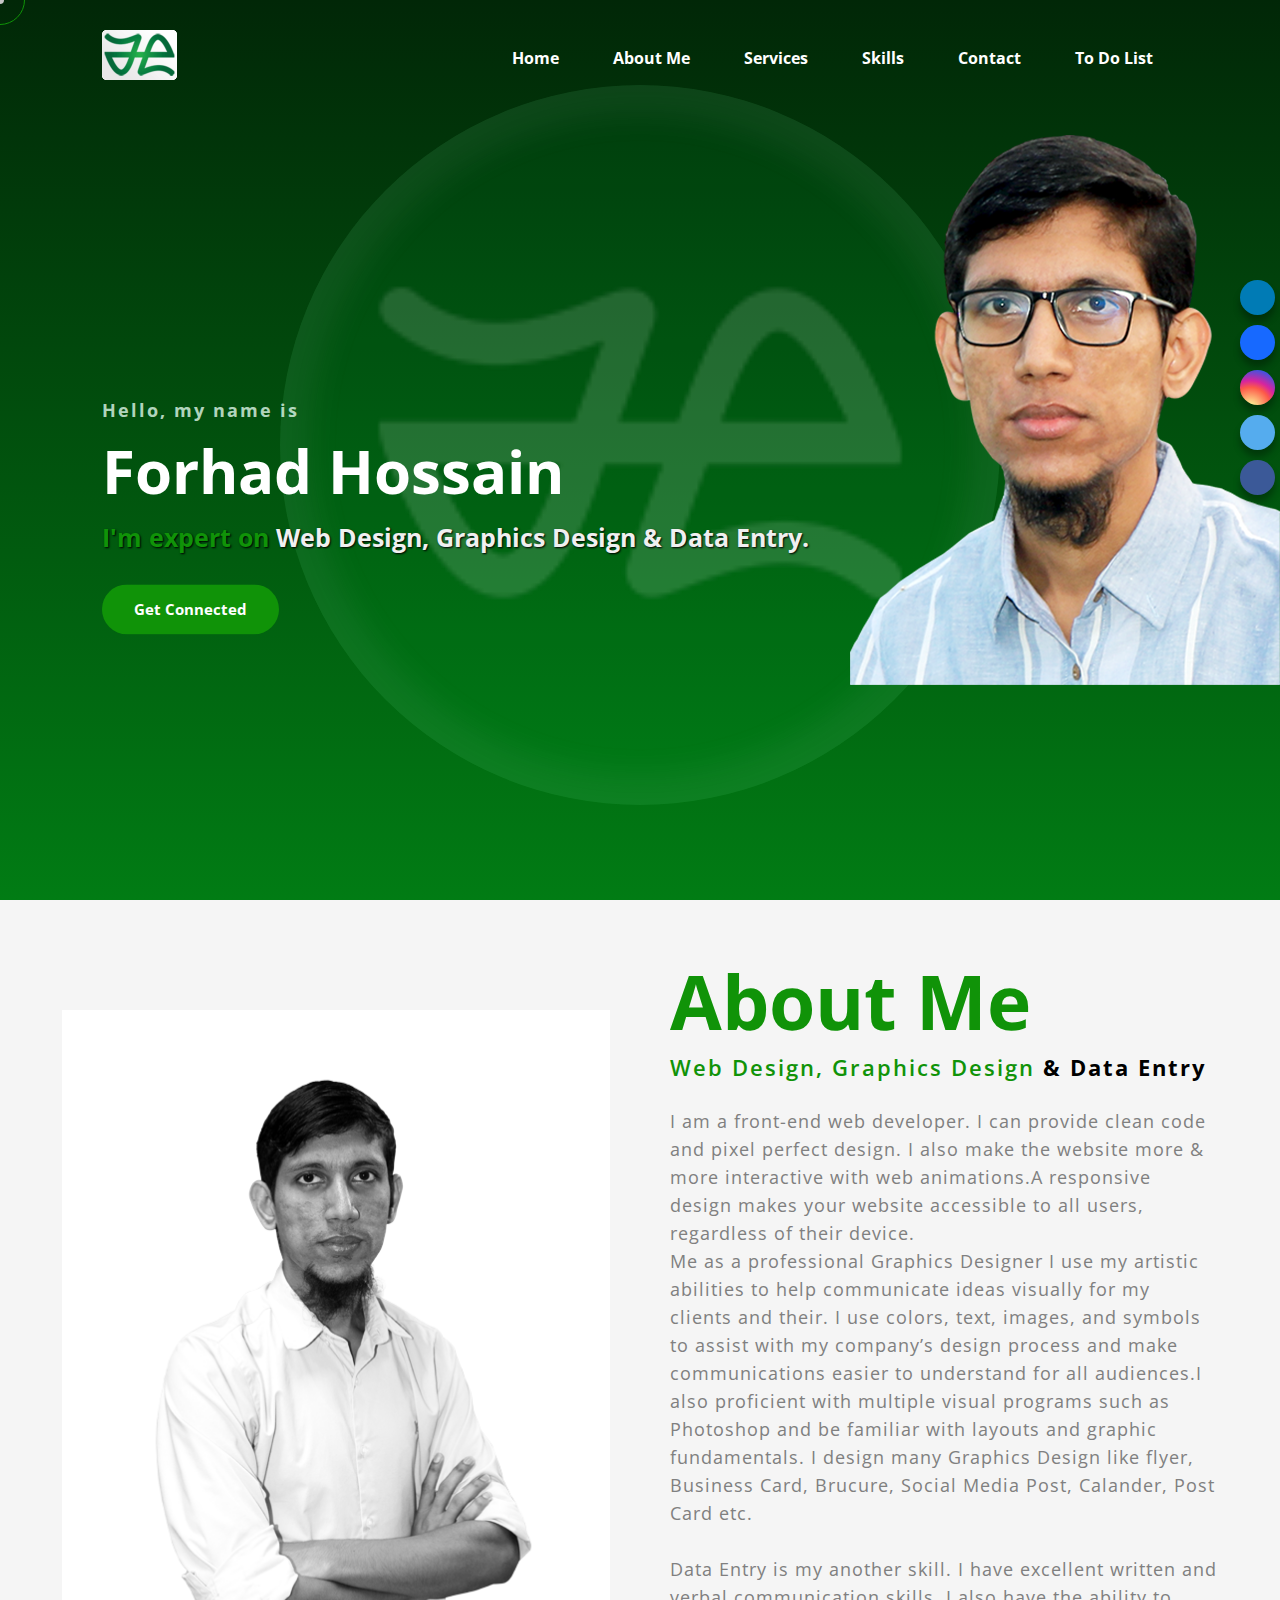
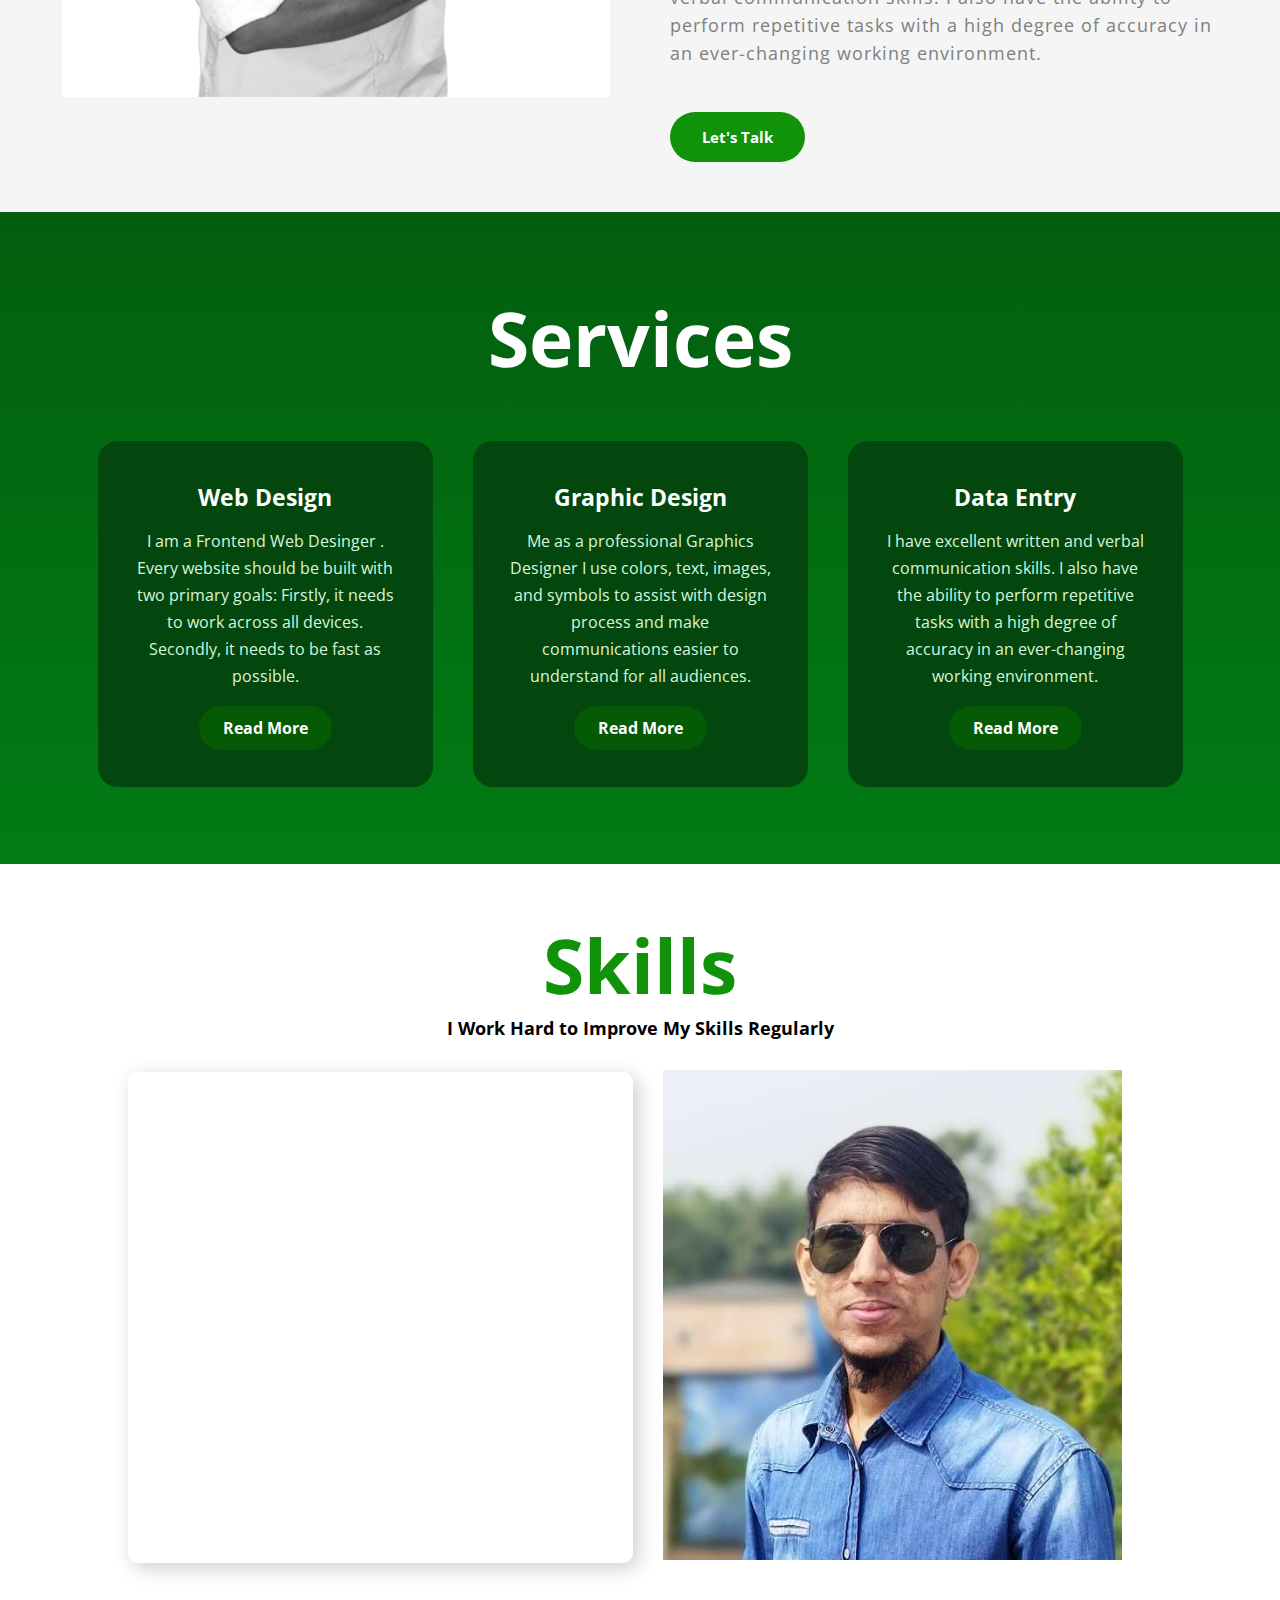
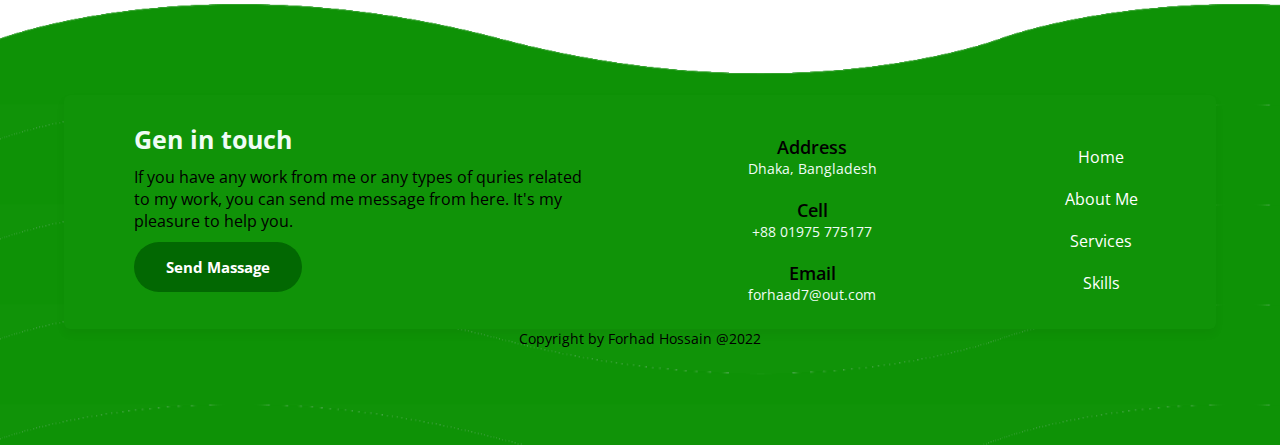
==== index.html @ 406b5e95 "last eit" ====
<!DOCTYPE html>
<html>
<head>
	<meta name="viewport" charset="UTF-8" content="width=device-width,initial-scale=1"/>
	
	<title>Forhad Hossain</title>
	<link rel="icon" type="image/x-icon" href="img/thamnail.ico">

<!-- CSS file link --------------------------------->
	<link rel="stylesheet" type="text/css" href="css/style.css">
	<link rel="stylesheet" href="css/responsive.css">


<!-- Google font --------------------------------->
	<link rel="preconnect" href="https://fonts.googleapis.com">
	<link rel="preconnect" href="https://fonts.gstatic.com" crossorigin>
	<link href="https://fonts.googleapis.com/css2?family=Open+Sans:ital,wght@0,300;0,400;0,600;0,700;0,800;1,600;1,700&family=Oswald:wght@200;300;400;700&display=swap" rel="stylesheet">

<!-- Font Awsome CDN --------------------------------->
 	 <link rel="stylesheet" href="https://cdnjs.cloudflare.com/ajax/libs/font-awesome/5.15.3/css/all.min.css" integrity="sha512-iBBXm8fW90+nuLcSKlbmrPcLa0OT92xO1BIsZ+ywDWZCvqsWgccV3gFoRBv0z+8dLJgyAHIhR35VZc2oM/gI1w==" crossorigin="anonymous" referrerpolicy="no-referrer" />

</head>
<body onload="myFounction()">
<!----Preloader Section start---->
<div id="loading">
	<figure>
		<div></div><div></div>
		<div></div><div></div>
		<div></div><div></div>
		<div></div><div></div>
	  </figure>
</div>

<!----hero Section start---->

	<div id="home" class="hero">
		<nav>
			<div class="logo">
				<a href="#home">
					<img src="img/logo-gif.gif" alt="Logo">
				</a>
			</div>
			<div>
				<ul>
					<li><a href="#home">Home</a></li>
					<li><a href="#aboutme">About Me</a></li>
					<li><a href="#Services">Services</a></li>
					<li><a href="#skills">Skills</a></li>
					<li><a href="#contactus">Contact</a></li>
					<li><a target="_blank" href="/Todolist.html">To Do List</a></li>
				</ul>
			</div>
		</nav>

		<div class="social0">
			<a class="tooltip" target="_blank" href="https://bd.linkedin.com/in/forhaad7"><span class="tooltiptext">Linkedin</span><i class="fab fa-linkedin-in"></i></a>

			<a class="tooltip" target="_blank" href="https://www.behance.net/forhaad7"><span class="tooltiptext">Behance</span><i class="fab fa-behance"></i></a>

			<a class="tooltip" target="_blank" href="https://www.instagram.com/forhaad7/"><span class="tooltiptext">Instagram</span><i class="fab fa-instagram"></i></a>

			<a class="tooltip" target="_blank" href="https://twitter.com/forhaad7"><span class="tooltiptext">Twitter</span><i class="fab fa-twitter"></i></a>

			<a class="tooltip" target="_blank" href="https://www.facebook.com/forhaad7/"><span class="tooltiptext">Facebook</span><i class="fab fa-facebook-f"></i></a>
		</div>

		<div class="myimgage">
					<img src="img/background1.png" alt="">
		</div>
		
		<div class="content">
			<div class="content_detail">
				<h4>Hello, my name is</h4>
				<h1>Forhad Hossain</h1>
				<h3><span>I'm expert on </span> Web Design, Graphics Design & Data Entry. </h3>
				<a href="#contactus"><button type="button">Get Connected</button></a>
			</div>
		</div>

		
<!-- bubool efect------------ -->
		<div class="wrapper">
			<div class="name_container">
				<img src="/img/logo.png" alt="">
			</div>
		</div>

	</div>

	<!----About section start---->
	<section  class="about">
		<div id="aboutme" class="main">
			<div class="photo">
				<img src="img/main-img.png">
			</div>
			<div class="about-text">
				<h2>About Me</h2>
				<h5><span>Web Design, Graphics Design</span> & Data Entry</h5>
				<p>I am a front-end web developer. I can provide clean code and pixel perfect design. I also make the website more & more interactive with web animations.A responsive design makes your website accessible to all users, regardless of their device. <br> Me as a professional Graphics Designer I use my artistic abilities to help communicate ideas visually for my clients and their. I use colors, text, images, and symbols to assist with my company’s design process and make communications easier to understand for all audiences.I also proficient with multiple visual programs such as Photoshop and be familiar with layouts and graphic fundamentals. I design many Graphics Design like flyer, Business Card, Brucure, Social Media Post, Calander, Post Card etc. <br> <br> Data Entry is my another skill. I have excellent written and verbal communication skills. I also have the ability to perform repetitive tasks with a high degree of accuracy in an ever-changing working environment. </p>
				<a href="#contactus"><button type="button">Let's Talk</button></a>
			</div>
		</div>
	</section>

	<!-----service section start----------->
	<div id="Services" class="service">
		<div class="title">
			<h2>Services</h2>
		</div>

		<div class="box">
			<div class="card">
				<i class="fa fa-code"></i>
				<h5>Web Design</h5>
				<div class="pra">
					<p>I am a Frontend Web Desinger . Every website should be built with two primary goals: Firstly, it needs to work across all devices. Secondly, it needs to be fast as possible. </p>

					<p style="text-align: center;">
						<a class="button" href="#">Read More</a>
					</p>
				</div>
			</div>

			<div class="card">
				<i class="fa fa-pen-nib"></i>
				<h5>Graphic Design</h5>
				<div class="pra">
					<p>Me as a professional Graphics Designer I use colors, text, images, and symbols to assist with design process and make communications easier to understand for all audiences.</p>

					<p style="text-align: center;">
						<a class="button" href="#">Read More</a>
					</p>
				</div>
			</div>

			<div class="card">
				<i class="fa fa-desktop"></i>
				<h5>Data Entry</h5>
				<div class="pra">
					<p>I have excellent written and verbal communication skills. I also have the ability to perform repetitive tasks with a high degree of accuracy in an ever-changing working environment.</p>

					<p style="text-align: center;">
						<a class="button" href="#">Read More</a>
					</p>
				</div>
			</div>
		</div>
	</div>

	<!----Slill section start---->
	<div id="skills" class="skillmy">
			<h2>Skills</h2>
			<h3>I Work Hard to Improve My Skills Regularly</h3>
		<div class="skill_main">
			<div class="Skill-text">
				<div class="skill-bars">
					<div class="bar">
						<div class="info">
							<span>HTML</span>
						</div>
						<div class="progress-line html">
							<span></span>
						</div>
					</div>
					<div class="bar">
						<div class="info">
							<span>CSS</span>
						</div>
						<div class="progress-line css">
							<span></span>
						</div>
					</div>
					<div class="bar">
						<div class="info">
							<span>JS</span>
						</div>
						<div class="progress-line JS">
							<span></span>
						</div>
					</div>
					<div class="bar">
						<div class="info">
							<span>Adobe Photoshop</span>
						</div>
						<div class="progress-line Photoshop">
							<span></span>
						</div>
					</div>
					<div class="bar">
						<div class="info">
							<span>Adobe Illustrator</span>
						</div>
						<div class="progress-line Illustrator">
							<span></span>
						</div>
					</div>

					<div class="bar">
						<div class="info">
							<span>MS Office</span>
						</div>
						<div class="progress-line Office">
							<span></span>
						</div>
					</div>

					<div class="bar">
						<div class="info">
							<span>MS Excel</span>
						</div>
						<div class="progress-line Excel">
							<span></span>
						</div>
					</div>
				</div>
			</div>
			<figure class=""><img class="" src="img/main-img2.png"></figure>
			<div></div>
		</div>
	</div>
		 
	<!------footer start--------->
	
	<footer >
		<!------Contact Me------>
			<div id="contactus">
				<div class="contact">
					<div class="right-side">
						<div class="topic-text">Gen in touch</div>
						<p>If you have any work from me or any types of quries related to my work, you can send me message from
							here. It's my pleasure to help you.</p>
						<div class="button11">
							<a href=""><button>Send Massage</button></a>
						</div>
					</div>

					<div class="left-side">
						<div class="leftsidenew">
							<div class="address details">
								<i class="fas fa-map-marker-alt"></i>
								<div class="topic">Address</div>
								<div class="text-one">Dhaka, Bangladesh</div>
							</div>
							<div class="phone details">
								<i class="fas fa-phone-alt"></i>
								<div class="topic">Cell</div>
								<div class="text-one">+88 01975 775177</div>
							</div>
							<div class="email details">
								<i class="fas fa-envelope"></i>
								<div class="topic">Email</div>
								<div class="text-one">forhaad7@out.com</div>
							</div>
						</div>
					</div>

					<div class="manudown">
						<ul>
							<li><a href="#home">Home</a></li>
							<li><a href="#aboutme">About Me</a></li>
							<li><a href="#Services">Services</a></li>
							<li><a href="#skills">Skills</a></li>
						</ul>
					</div>
				</div>
				<div class="copy_right">
					<h5>Copyright by Forhad Hossain @2022</h5>
				</div>
			</div>

	<!----Animated Wave start------>
			<div class="wavebackgroud">
			<div class="waves">
				<div class="wave" id="wave1"></div>
				<div class="wave" id="wave2"></div>
				<div class="wave" id="wave3"></div>
				<div class="wave" id="wave4"></div>
				<div class="wave" id="wave5"></div>
			</div>
			</div>

		<button onclick="topFunction()" id="myBtn" title="Go to top"><img src="img/top.png" alt=""> </i></button>
	</footer>

	<!----Animated Wave end------>
	<div class="cursor"></div>
	<div class="cursor2"></div>











	<!----Link JS file------>
	<script src="/JS/script.js"></script>
	<!-- <script src="JS/first.js"></script> -->

	<script>
		var preloader = document.getElementById('loading');
		function myFounction(){
			preloader.style.display = 'none'; 
		}
	</script>
</body>
</html>
---- css/style.css ----
:root {
	--green: #109308;
	--greenlight: #07fa1b;
}

*{
	padding: 0;
	margin: 0;
	font-family: 'Open Sans', sans-serif;
	box-sizing: border-box;
	scroll-behavior: smooth;
	}
/* ----- loading efect ------------------- */

#loading{
	position: fixed;
	width: 100%;
	height: 100vh;
	background-color: #f0f0f0;
	z-index: 99999;
	opacity: 1;
}

#loading figure{margin:0;transform:translate(-50%,-50%) rotate(0deg) scale(1.4,1.4);position:absolute;left:50%;top:50%;border-radius:150px;box-sizing:border-box;animation:rotation 20s infinite linear;}

#loading figure div:after{content:"";width:20px;height:20px;border:1px solid var(--green);box-sizing:border-box;position:absolute;left:20px;top:20px;animation:shuffle 2s infinite;}

#loading figure div:nth-child(1){transform:rotate(0deg)}
#loading figure div:nth-child(1):after{animation-delay:-0.5s;}
#loading figure div:nth-child(2){transform:rotate(45deg)}
#loading figure div:nth-child(2):after{animation-delay:-1s;}
#loading figure div:nth-child(3){transform:rotate(90deg)}
#loading figure div:nth-child(3):after{animation-delay:-1.5s;}
#loading figure div:nth-child(4){transform:rotate(135deg)}
#loading figure div:nth-child(4):after{animation-delay:-2s;}
#loading figure div:nth-child(5){transform:rotate(180deg)}
#loading figure div:nth-child(5):after{animation-delay:-2.5s;}
#loading figure div:nth-child(6){transform:rotate(225deg)}
#loading figure div:nth-child(6):after{animation-delay:-3s;}
#loading figure div:nth-child(7){transform:rotate(270deg)}
#loading figure div:nth-child(7):after{animation-delay:-3.5s;}
#loading figure div:nth-child(8){transform:rotate(315deg)}
#loading figure div:nth-child(8):after{animation-delay:-4;}

@keyframes rotation{
  100%{transform:translate(-50%,-50%) rotate(-360deg) scale(1.4,1.4);}
}
@keyframes shuffle{
  50%{transform:scale(0.4,0.4) rotate(-90deg);border-radius:50%;}
}
/* ----- Loading efect ------------------- */


/* ----- babul efect ------------------- */
.wrapper {
      display: inline-block;
      width: 100%;
      height: 100%;
    -webkit-filter: blur(0px);
    filter: blur(0px);
      overflow: hidden;
      z-index: 1;
  }

  .circle_container {
      position: absolute;
      top: 40%;
      left: 50%;
      height: 10px;
      transform-origin: left center;
  }

  .circle {
      position: absolute;
      border-radius: 100%;
      background: rgba(255, 255, 255, 0.3);
      left: 0;
      opacity: 0;
      animation: move 20s infinite;
  }
  @keyframes move {
      0% {
          transform: translateX(0px);
          opacity: 0;
      }

      1% {
          opacity: 1;
      }

      50% {
          opacity: 0.5;
      }

      100% {
          transform: translateX(70vmin);
          opacity: 0;
      }
  }

  .wrapper .name_container {
      position: absolute;
      left: 50%;
      top: 40%;
      transform: translate(-50%, -50%);
      width: 80vmin;
      height: 80vmin;
      background: rgba(11, 248, 82, 0.1);
      border-radius: 100%;
      box-shadow: inset 0px 0px 30px 30px rgba(200, 200, 200, 0.1);
      display: flex;
      justify-content: center;
      align-items: center;
      opacity: .7;
      
  }

  .wrapper .name_container img{
    height: 50%;
    opacity: .2;
  }

/* Hero start ---------------------------------------------------------------  */

.hero{
	height: 100vh;
	width: 100%;
	background-image: linear-gradient( rgb(1, 39, 7), rgb(1, 124, 20));
	background-size: cover;
	background-position: center;
	position: relative;
}

.myimgage{
	position: absolute;
	right: 0;
	bottom: 0px;
	z-index: 1;
	animation: sideinn 2s ease-in-out;
	height: 85vh;
	overflow: hidden;
}

.myimgage img {
	overflow: hidden;
}


@keyframes sideinn {
	0% {
		opacity: 0;
		transform: translateX(150px);
	}

	100% {
		opacity: 1;
		transform: translateX(0);
	}
}

nav{
	display: flex;
	align-items: center;
	justify-content: space-between;
	padding-top: 30px;
	padding-left: 8%;
	padding-right: 8%;
}

span{
	color: var(--green);
	font-weight: 600;
}
.logo a img{
	height: 50px;

}
.logo:hover {
	transform: scale(1.2);
	transition: .5s;
}

nav ul li{
	list-style-type: none;
	display: inline-block;
	padding: 10px  25px;
}
nav ul li a{
	color: rgb(255, 255, 255);
	text-decoration: none;
	font-weight: bold;
	text-transform: capitalize;
	position: relative;
}
nav ul li a:before,
nav ul li a:after{
	content: "";
	position: absolute;
	height: 3px;
	width: 0;
	background-image: linear-gradient(to right, green , rgb(11, 160, 68));
	transition: .5s;
}

nav ul li a:after{
	left: 0;
	bottom: -10px;
}

nav ul li a:before{
	right: 0;
	top: -10px;
}

nav ul li a:hover{
	color: rgb(255, 255, 255);
	transition: .4s;
}
nav ul li a:hover:before,
nav ul li a:hover:after{
	width: 100%;
}


.social0 {
	position: fixed;
	right: 0;
	top: 30%;
	z-index: 1100;
	animation: slidein 4s;
}

@keyframes slidein {
	from {
		margin-right: -100%;
		width: 100%;
	}

	to {
		margin-right: -3px;
		width: 50px;
	}
}
.social0 a {
	width: 35px;
	height: 35px;
	display: flex;
	align-items: center;
	justify-content: center;
	background: #007bb5;
	border-radius: 50%;
	margin: 10px 5px;
	color: white;
	text-decoration: none;
	font-size: 16px;
	box-shadow: 0 7px 7px rgba(0, 0, 0, 0.3);
}

.tooltip .tooltiptext {
	visibility: hidden;
	font-size: 13px;
	background-color: #fff;
	color: black;
	text-align: center;
	padding: 5px 7px;
	border-radius: 6px;
	right: 40px;
	box-shadow: 0 7px 7px rgba(0, 0, 0, 0.2);

	/* Position the tooltip text - see examples below! */
	position: absolute;
	z-index: 999;
}

/* Show the tooltip text when you mouse over the tooltip container */
.tooltip:hover .tooltiptext {
	visibility: visible;
}
.social0 a:nth-child(2) {
	background: #1769ff;
}

.social0 a:nth-child(3){
	background: radial-gradient(circle at 30% 107%, #fdf497 0%, #fdf497 5%, #fd5949 45%, #d6249f 60%, #285AEB 90%);
}

.social0 a:nth-child(4) {
	background: #55ACEE;
}

.social0 a:nth-child(5) {
	background: #3B5998;
}
.social0 a:hover {
	transform: scale(1.1);
	transition: .1s;
}

.content{
	position: absolute;
	top: 60%;
	left:8%;
	transform: translateY(-60%);
	z-index: 5;
}
.content_detail{
	animation: fadeinup 1s ease-in-out;
}

.content span{
	font-weight: bold;
}

h4{
	color: rgba(227, 250, 237, 0.8);
	letter-spacing: 2px;
	font-size: 18px;
}
h1 {
	color: white;
	margin: 8px 0px 8px;
	font-size: 60px;
}
.content h3 {
	font-size: 25px;
	color: #f0f0f0;
	margin-bottom: 30px;
	text-shadow: 1px 1px 2px rgba(0, 0, 0, 1);
}
 /* content part animation  */
@keyframes fadeinup{
	0%{
		opacity: 0;
		transform: translateY(150px);
	}

	100%{
		opacity: 1;
		transform: translateY(0);
	}
}

/* About start ---------------------------------------------------------------  */
.about{
	width: 100%;
	padding: 50px 0px;
	background-color: whitesmoke;
}
.about .photo{
	width: 45%;
}
.about .photo img{
	width: 100%;
	filter: grayscale(100%);
}

.about img:hover {
	filter: grayscale(0);
	filter: drop-shadow(1px 1px 2px rgb(131, 206, 131));
	transition: 1s;
}
.about-text{
	width: 45%;
}
.main{
	max-width: 95%;
	margin: 0 auto;
	display: flex;
	align-items: center;
	justify-content: space-around;
}
.about-text h2{
	color: var(--green);
	font-size: 75px;
	text-transform: capitalize;
}
.about-text h5{
	color: black;
	letter-spacing: 2px;
	font-size: 22px;
	margin-bottom: 25px;
	text-transform: capitalize;
}
.about-text p{
	color: grey;
	letter-spacing: 1px;
	line-height: 28px;
	font-size: 18px;
	margin-bottom: 45px;
}
button{
	background-color: var(--green);
	color: white;
	text-decoration: none;
	border: 2px solid transparent;
	font-weight: bold;
	padding: 13px 30px;
	border-radius: 30px;
	transition: .4s; 
	font-size: 15px;
}
button:hover{
	background-color: transparent;
	border: 2px solid var(--green);
	cursor: pointer;
	color: var(--green);
	transition: 2s;
}


/* service start ---------------------------------------------------------------  */
.service{
	background-image: linear-gradient( rgb(3, 94, 15), rgb(1, 124, 20));
	width: 100%;
	padding: 50px 0px;
}
.title h2{
	color: white;
	font-size: 75px;
	margin: 25px auto;
	text-align: center;
}
.box{
	display: flex;
	justify-content: center;
	align-items: center;
	min-height: 400px;
}
.card{
	height: 100%;
	width: 335px;
	padding: 20px 35px;
	background: rgb(3, 71, 14);
	border-radius: 20px;
	margin: 10px 20px;
	position: relative;
	overflow: hidden;
	text-align: center;
	transition: 2s ease;
}
.card i{
	font-size: 50px;
	display: block;
	text-align: center;
	margin: 20px 0px;
	color: rgb(81, 235, 81);
}

h5{
	color: white;
	font-size: 23px;
	margin-bottom: 15px;
}

.pra p{
	color: rgb(214, 247, 219);
	font-size: 16px;
	line-height: 27px;
	margin-bottom: 25px;
}

.card .button{
	background-color: rgb(5, 90, 5);
	color: white;
	text-decoration: none;
	border: 2px solid transparent;
	font-weight: bold;
	padding: 9px 22px;
	border-radius: 30px;
}

.card .button:hover{
	background-color: transparent;
	border: 2px solid #fff;
	cursor: pointer;
	transition: 1s ease;
}

.card:hover{
	background-color: var(--green);
	transform: translateY(-15px);
}


/* Skill start ----------------------------------------------------------------------  */
.skillmy {
	width: 80%;
	margin: 50px auto;
	background-color: #FFF;
}
.skillmy h2 {
	color: var(--green);
	font-size: 75px;
	text-align: center;
}
.skillmy h3 {
	color: #000;
	font-size: 18px;
	margin-bottom: 30px;
	text-align: center;
}

.skill_main {
	display: flex;
	justify-content: center;
	align-items: center;
	gap: 30px;
}
.Skill-text {
	width: 55%;
}
.skill-bars {
	padding: 25px 30px;
	width: 100%;
	background: #fff;
	box-shadow: 5px 5px 20px rgba(0, 0, 0, 0.2);	
	border-radius: 10px;
}

.skill-bars .bar {
	margin: 20px 0;
}

.skill-bars .bar:first-child {
	margin-top: 0px;
}

.skill-bars .bar .info {
	margin-bottom: 5px;
}

.skill-bars .bar .info span {
	font-weight: 500;
	font-size: 17px;
	opacity: 0;
	animation: showText 0.5s 1s linear forwards;
}
@keyframes showText {
	100% {
		opacity: 1;
	}
}
.skill-bars .bar .progress-line {
	height: 15px;
	width: 100%;
	background: #f0f0f0;
	position: relative;
	transform: scaleX(0);
	transform-origin: left;
	border-radius: 10px;
	box-shadow: inset 0 1px 1px rgba(0, 0, 0, 0.05),
		0 1px rgba(255, 255, 255, 0.8);
	animation: animate 1s cubic-bezier(1, 0, 0.5, 1) forwards;
}
@keyframes animate {
	100% {
		transform: scaleX(1);
	}
}
.bar .progress-line span {
	height: 100%;
	position: absolute;
	border-radius: 10px;
	transform: scaleX(0);
	transform-origin: left;
	background: var(--green);
	animation: animate 1s 1s cubic-bezier(1, 0, 0.5, 1) forwards;
}

.bar .progress-line.html span {
	width: 90%;
}

.bar .progress-line.css span {
	width: 65%;
}

.bar .progress-line.JS span {
	width: 50%;
}

.bar .progress-line.Photoshop span {
	width: 90%;
}

.bar .progress-line.Illustrator span {
	width: 75%;
}

.bar .progress-line.Office span {
	width: 95%;
}

.bar .progress-line.Excel span {
	width: 60%;
}

.progress-line span::before {
	position: absolute;
	content: "";
	top: -10px;
	right: 0;
	height: 0;
	width: 0;
	border: 7px solid transparent;
	border-bottom-width: 0px;
	border-right-width: 0px;
	border-top-color: var(--green);
	opacity: 0;
	animation: showText2 0.5s 1.5s linear forwards;
}

.progress-line span::after {
	position: absolute;
	top: -28px;
	right: 0;
	font-weight: 500;
	background: var(--green);
	color: #fff;
	padding: 1px 8px;
	font-size: 12px;
	border-radius: 3px;
	opacity: 0;
	animation: showText2 0.5s 1.5s linear forwards;
}

@keyframes showText2 {
	100% {
		opacity: 1;
	}
}

.progress-line.html span::after {
	content: "90%";
}

.progress-line.css span::after {
	content: "65%";
}

.progress-line.JS span::after {
	content: "50%";
}

.progress-line.Photoshop span::after {
	content: "90%";
}

.progress-line.Illustrator span::after {
	content: "75%";
}

.progress-line.Office span::after {
	content: "95%";
}

.progress-line.Excel span::after {
	content: "60%";
}

/* image --------------------*/
.skillmy figure {
	width: 50%;
	background: #fff;
	overflow: hidden;
}

.skillmy figure img {
	-webkit-transform: scale(1);
	transform: scale(1);
	-webkit-transition: .3s ease-in-out;
	transition: .3s ease-in-out;
	width: 100%;
}

.skillmy figure img:hover {
	-webkit-transform: scale(1.2);
	transform: scale(1.2);
}


/* contact start ---------------------------------------------------------------  */

footer {
	position: relative;
	margin-top: 130px;
}

/* contact start ---------------------------------------------------------------  */

footer #contactus {
	position: absolute;;
}

footer .contact {
	width: 90%;
	background: var(--green);
	border-radius: 6px;
	padding: 10px;
	box-shadow: 0 5px 10px rgba(0, 0, 0, 0.05);
	display: flex;
	align-items: center;
	justify-content: space-around;
	margin: 0px auto 0px;

}

.contact .left-side {
	width: 30%;
	height: 100%;
	flex-direction: column;
	align-items: center;
	justify-content: center;
	position: relative;
	margin-top: 15px;
}

.contact .left-side .details {
	margin: 10px;
	text-align: center;
	padding: 5px 0px;
}

.contact .left-side .details i {
	font-size: 20px;
	color: #fff;
	margin-bottom: 5px;
}

.contact .left-side .details .topic {
	font-size: 18px;
	font-weight: 600;
}

.contact .left-side .details .text-one {
	font-size: 14px;
	color: #effcf5;
}


.contact .right-side {
	width: 40%;
	margin: 10px 60px;
}

.contact .right-side .topic-text {
	font-size: 25px;
	font-weight: bold;
	color: #effcf5;
	padding-bottom: 10px;
}

.contact .right-side .button11{
	font-size: 18px;
	font-weight: 600;
	outline: none;
	padding: 10px 0px;
	border-radius: 6px;
	cursor: pointer;
	transition: all 0.3s ease;
}

.contact .right-side .button11 button{
	background-color: rgb(2, 104, 2);
	color: white;
}

.contact .button11 button :hover {
	background-color: var(--greenlight);
	transition: 2s;
}

.contact .manudown {
	width: 20%;
	height: 100%;
	flex-direction: column;
	position: relative;
	margin-top: 15px;
	padding: auto 40px;
}

.manudown ul li {
	list-style-type: none;
	padding: 10px 0 10px 15px;
	text-align: center;
}

.manudown ul li a {
	color: white;
	text-decoration: none;
	text-transform: capitalize;
}

.manudown ul li a:hover {
	color: rgb(0, 0, 0);
}

/* wave start ---------------------------------------------------------------  */

footer .wavebackgroud {
	background-color: var(--green);
	width: 100%;
	z-index: -15;
	height: 350px;
	position: relative;
}

footer .wave {
	position: absolute;
	width: 100%;
	background: url(img/wave1.png);

	background: url(/img/wave1.png);

	background-size: 1000px 100px;
	height: 440px;
}

footer .wave#wave1 {
	z-index: 2;
	opacity: 1;
	bottom: 0;
	animation: animatewave 4s linear infinite;
}

footer .wave#wave2 {
	z-index: 1;
	opacity: .5;
	bottom: 1px;
	animation: animatewave_02 6s linear infinite;
}

footer .wave#wave3 {
	z-index: 3;
	opacity: 0.3;
	bottom: 1px;
	animation: animatewave_03 2s linear infinite;
}

footer .wave#wave4 {
	z-index: 2;
	opacity: .6;
	bottom: 1px;
	animation: animatewave_04 7s linear infinite;
}

footer .wave#wave5 {
	z-index: 3;
	opacity: .4;
	bottom: 0;
	animation: animatewave_05 5s linear infinite;
}

@keyframes animatewave {
	0% {
		background-position-x: 1000px;
	}

	100% {
		background-position-x: 0px;
	}
}


@keyframes animatewave_02 {
	0% {
		background-position-x: 1000px;
	}

	100% {
		background-position-x: 0px;
	}
}

@keyframes animatewave_03 {
	0% {
		background-position-x: 1000px;
	}

	100% {
		background-position-x: 0px;
	}
}

@keyframes animatewave_04 {
	0% {
		background-position-x: 1000px;
	}

	100% {
		background-position-x: 0px;
	}
}


@keyframes animatewave_05 {
	0% {
		background-position-x: 1000px;
	}

	100% {
		background-position-x: 0px;
	}
}

/* Copy right --------------------------------------------  */
.copy_right h5 {
	text-align: center;
	font-size: 14px;
	color: black;
	font-weight: 400;
	padding: 0px;}

/* Top up button ---------------------------------------------------------------  */
#myBtn {
	display: none;
	/* Hidden by default */
	position: fixed;
	/* Fixed/sticky position */
	bottom: 10px;
	/* Place the button at the bottom of the page */
	right: 5px;
	/* Place the button 30px from the right */
	z-index: 10;
	/* Remove outline */
	cursor: pointer;
	/* Add a mouse pointer on hover */
	padding: 2px;
	/* Some padding */
	border-radius: 5px;
	/* Rounded corners */
	box-shadow: 0 7px 7px rgba(0, 0, 0, 0.2);
	opacity: .8;
}
#myBtn:hover {
	background-color: var(--green);
	box-shadow: 0 7px 7px rgba(0, 0, 0, 0.5);
	/* Add a dark-grey background on hover */
}


/* -----  cursol effect --------------------------- */
.cursor{
	position: fixed;
	width: 50px;
	height: 50px;
	border: 1px solid var(--green);
	border-radius: 50%;
	left: 0;
	top: 0;
	pointer-events: none;
	transform: translate(-50%, -50%);
	transition: .2s;
  }
  
  .cursor2{
	position: fixed;
	width: 8px;
	height: 8px;
	background-color: #c6c6c6;
	border-radius: 50%;
	left: 0;
	top: 0;
	pointer-events: none;
	transform: translate(-50%, -50%);
	transition: .1s;
  }
/*  
  button:hover ~ .cursor{
	transform: translate(-50%, -50%) scale(1.5);
	background-color: #c6c6c6;
	opacity: .5;
  }
  
 button:hover ~ .cursor2{
	opacity: 0;
  } */
---- css/responsive.css ----
/* responsive start ----------------------------------------------------------------------  */

@media screen and (max-width: 600px) {

 /* ------------ hero section ----------*/
 

 .circle_container {
    top: 40%;
    
}
.wrapper .name_container {
    top: 40%;
}
.wrapper .name_container img{
  height: 50%;
  opacity: .2;
}

 
 .hero{
	background-image: linear-gradient(to right, rgb(1, 39, 7), rgb(1, 124, 20));
}

nav{
    padding: 10PX 70px;
    justify-content: space-around;

}
.hero nav .logo{
    margin-top: 15px;
}

.logo a img{
	height: 80px;

}
nav ul li{
	list-style-type: none;
	display: block;
	padding: 5px  0px;
}
.nav ul li a{
    text-align: center;
    font-size: 15px;
    color: #fff;
}
nav ul li a:before,
nav ul li a:after{
	height: 2px;
}	
nav ul li a:after{
	left: 0;
	bottom: -2px;
}
nav ul li a:before{
	right: 0;
	top: -2px;
}


 .myimgage{
	display: none;
}
.content{
	position: absolute;
	top: 65%;
	left:8%;
	transform: translateY(-65%);
	z-index: 5;
}
.content_detail{
	animation: fadeinup 1s ease-in-out;
}

.content span{
	font-weight: bold;
}

h4{
	letter-spacing: 1px;
	font-size: 15px;
}
h1 {
	margin: 5px 0px 5px;
	font-size: 45px;
}
.content h3 {
	font-size: 20px;
	margin-bottom: 10px;
}


    /* ------------ about section ----------*/
    .about{
        
        padding: 0;
        padding-bottom: 40px;

    }  
    
    .about .main{
            width: 95%;
            flex-direction: column;
            align-items: center;
            justify-content: center;
        }
        .main .photo{
            width: 100%;
        }
        .main .photo img{
            filter: none;
        }
        .about-text{
            width: 90%;
        }
        .about-text h2 {
            color: var(--green);
            font-size: 50px;
        }
        
        .about-text h5 {
            font-size: 18px;
            margin-bottom: 15px;
        }
        
        .about-text p {
            font-size: 15px;
            margin-bottom: 20px;
        }
        
        button {
            padding: 13px 20px;
            border-radius: 30px;
            font-size: 15px;
        }
    
    
    /* --------------- service section ------------*/
    .Services{
        width: 95%;
    }
    
    .service .tittle{
        align-items: center;
    }
    .title h2{
        font-size: 50px;
        margin: 22px auto;
    }
     .service .box{
       flex-direction: column;
       justify-content: center;
       align-items: center;

     }
    
     .card{
        height: 100%;
        width: 80%;
        padding: 10px 15px;
        border-radius: 20px;
        margin: 10px;
    }
    .card i{
        font-size: 30px;
        margin: 10px 0px;
    }
h5{
	font-size: 20px;
	margin-bottom: 10px;
}
.pra p{
	font-size: 15px;
	margin-bottom: 15px;
}

.card .button{
	
	padding: 8px 20px;
	border-radius: 20px;
}
    
    /* --------------- skill section ------------*/
    
    .skillmy .skill_main{
        flex-direction: column;
    }
    
    .skillmy .Skill-text {
        width: 95%;
        margin: 0;
    }
    
    .skillmy .Skill-text h2 {
        text-align: center;
        font-size: 50px;
    }
    
    .skillmy .Skill-text h3 {
        text-align: center;
        font-size: 15px;
    }
    
    .skill_main {
        width: 100%;
         align-items: center;
    }
    
    .skill-bars {
        padding: 25px 10px;
        background: rgb(229, 252, 236);
    }
    
    .skillmy .skill_main figure {
        width: 95%;
        margin: 0;
        margin-top: 20px

    }
   
    


 /* --------------- footer section ------------*/



 footer .contact {
	width: 100%;
	padding: 10px;
	display: block;
    box-shadow: none;
    bottom: 0;
 }

.contact .left-side {
    width: 100%;
    display: inline-block;
    background-color: rgba(0, 0, 0, .1);
    border-radius:  20px 20px 0 0;

}
.contact .left-side .leftsidenew{
    display: flex;
    padding: 2px;
}

.contact .left-side .leftsidenew .details{
    padding: 2px;
    width: 33%;
}
.contact .left-side .details i {
	font-size: 20px;
	color: #fff;
	margin-bottom: 0px;
}

.contact .left-side .details .topic {
	font-size: 15px;
	font-weight: 600;
}

.contact .left-side .details .text-one {
	font-size: 12px;
	color: #effcf5;
}


.contact .left-side:before {
  display: none
}


.contact .right-side {
	width: 95%;
    margin: 5px;
}

.contact .right-side .topic-text {
	font-size: 25px;
    padding: 0px 0 10px;
    text-align: center;
}
.contact .right-side .button {
	display: inline-block;
	margin: 5px auto;
    justify-content: center;
    display: flex;
    border-radius: 50px;
}

.contact .manudown {
	width: 100%;
	height: 100%;
    margin: 0;
    background-color: rgba(0, 0, 0, .2);
    border-radius: 0 0 20px 20px;
    align-items: center;
}
.manudown ul li {
    display: inline-block;
	padding: 10px 15px;
}   
.manudown ul li a {
    font-weight: 600;
    font-size: 14px;
}
.manudown::after {
	display: none;
}
.manudown ul li a:hover {
	color: rgb(0, 0, 0);
}

.copy_right h5 {
	color: var(--green);
    font-weight: 600;
}




}
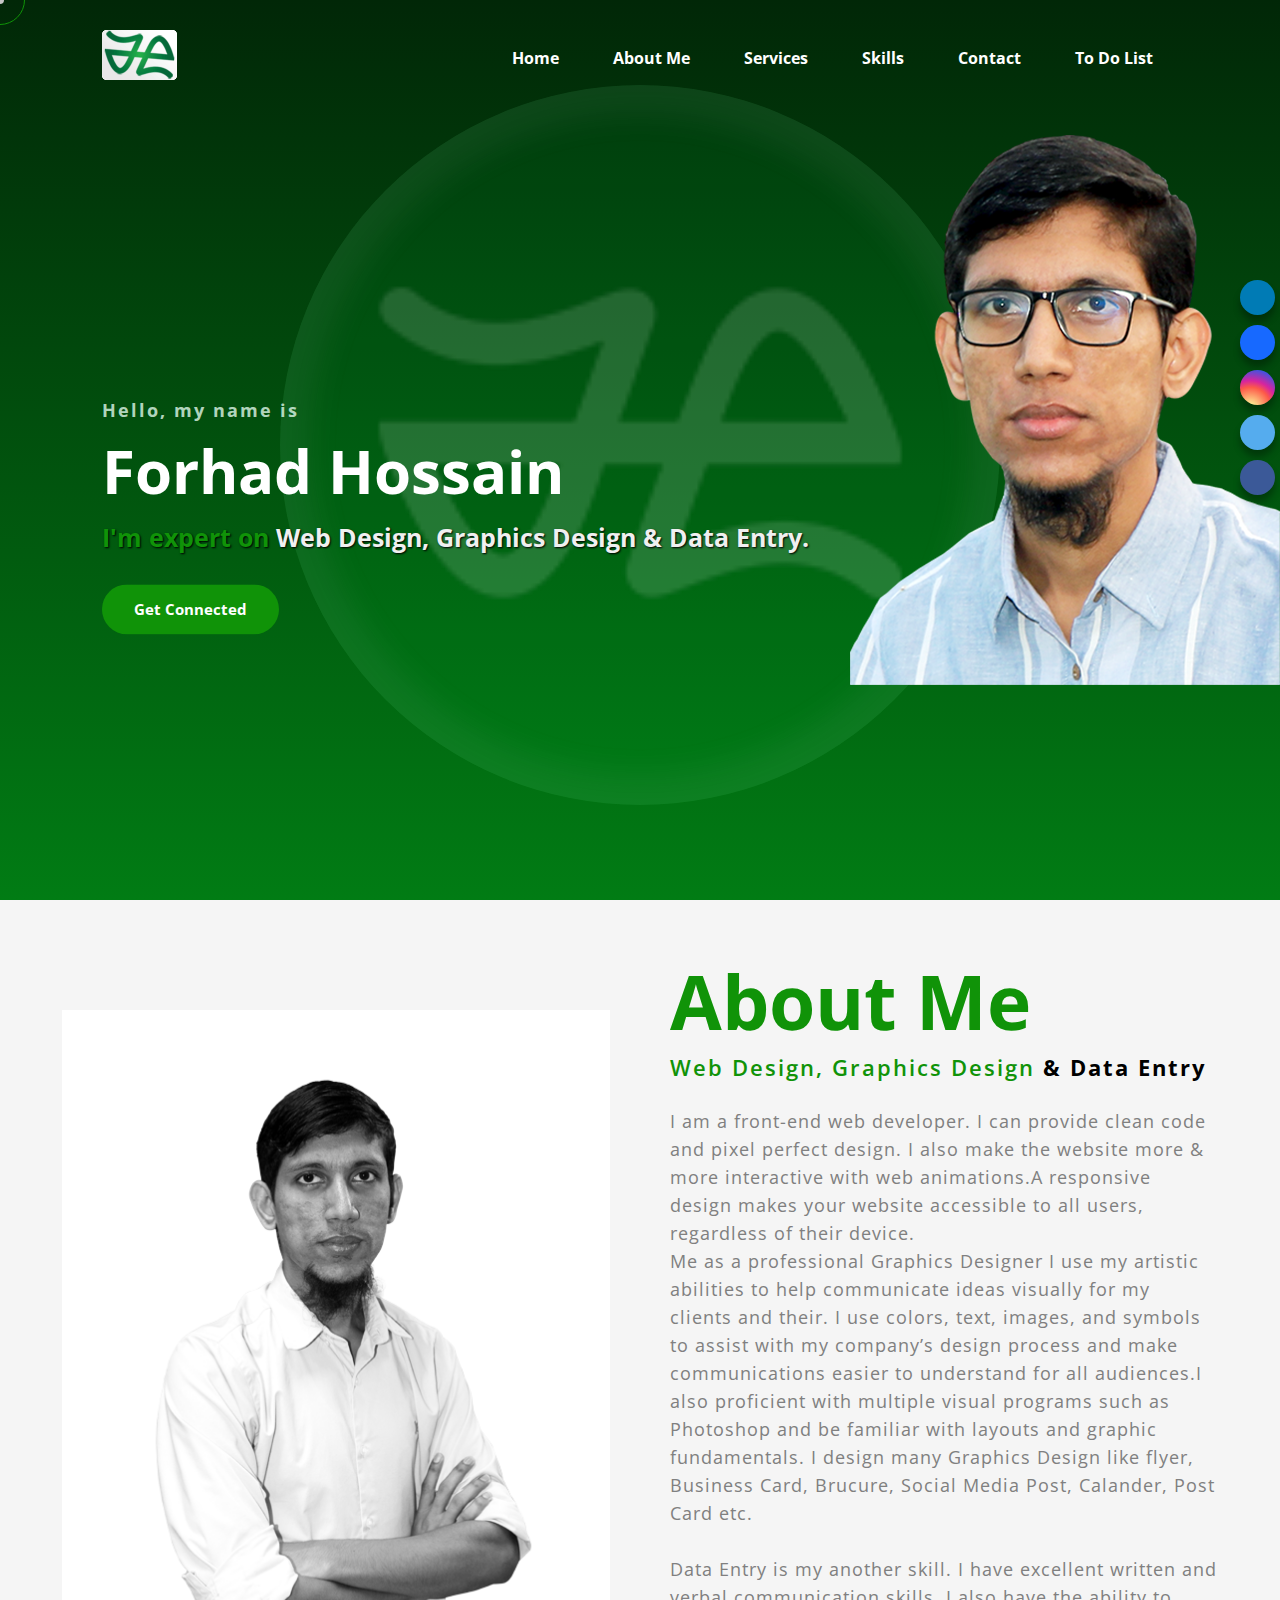
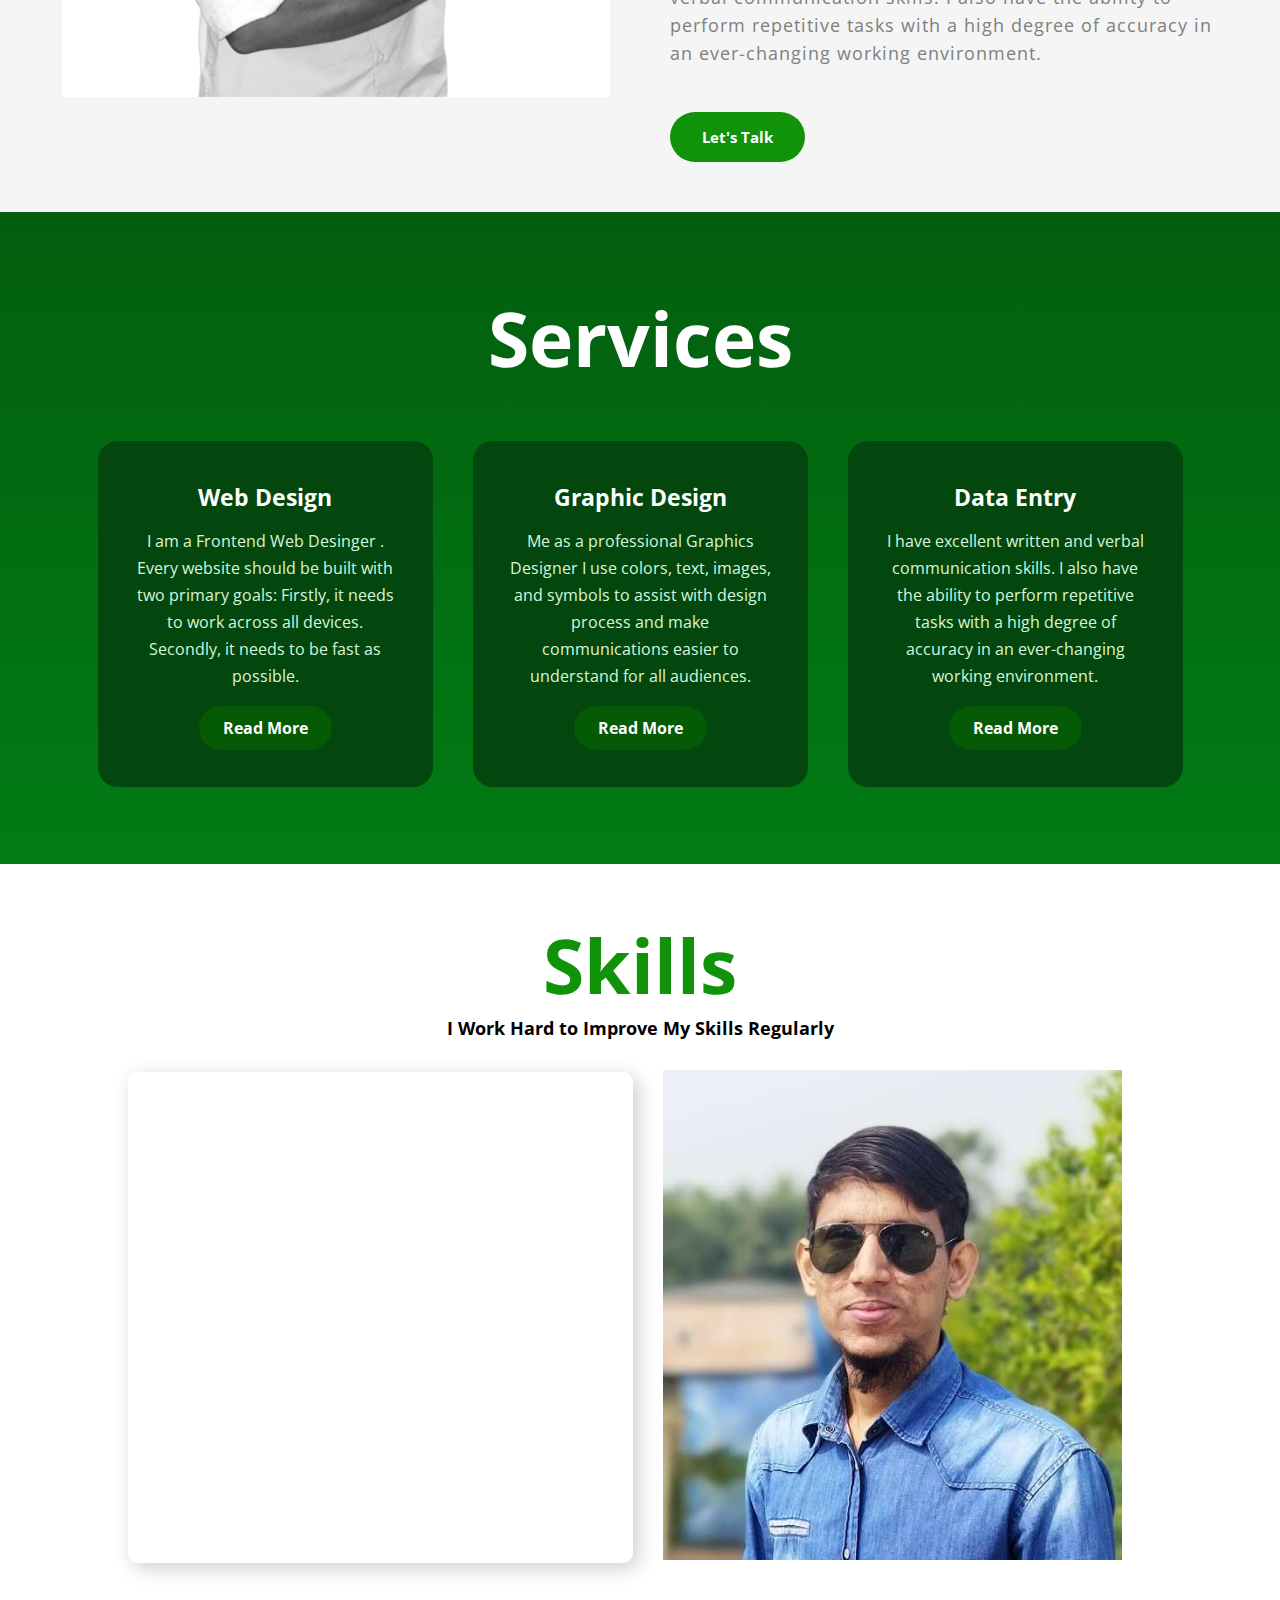
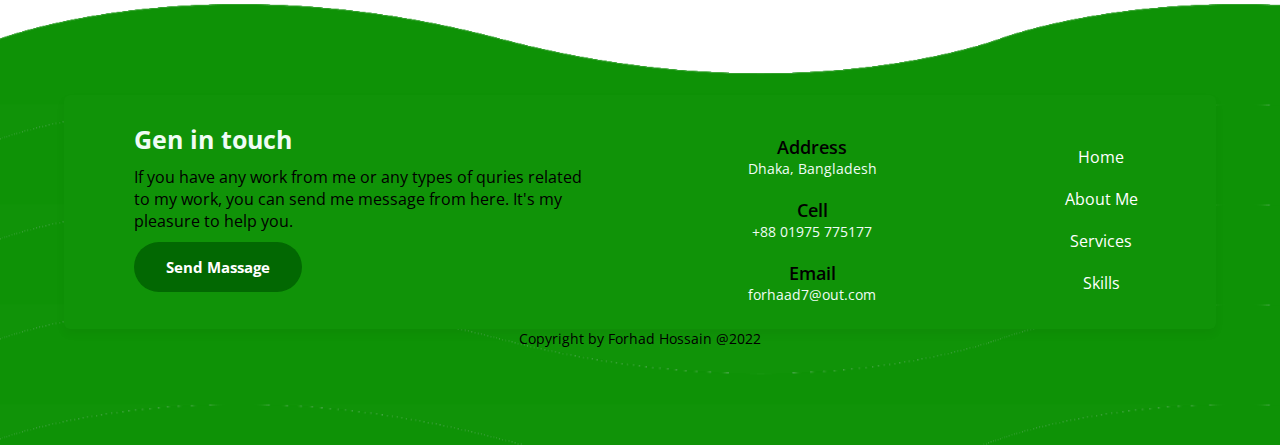
==== commit 6f72a3d2: "df" ====
--- a/index.html
+++ b/index.html
@@ -47,7 +47,7 @@
 					<li><a href="#Services">Services</a></li>
 					<li><a href="#skills">Skills</a></li>
 					<li><a href="#contactus">Contact</a></li>
-					<li><a target="_blank" href="/Todolist.html">To Do List</a></li>
+					<li><a target="_blank" href="Todolist.html">To Do List</a></li>
 				</ul>
 			</div>
 		</nav>
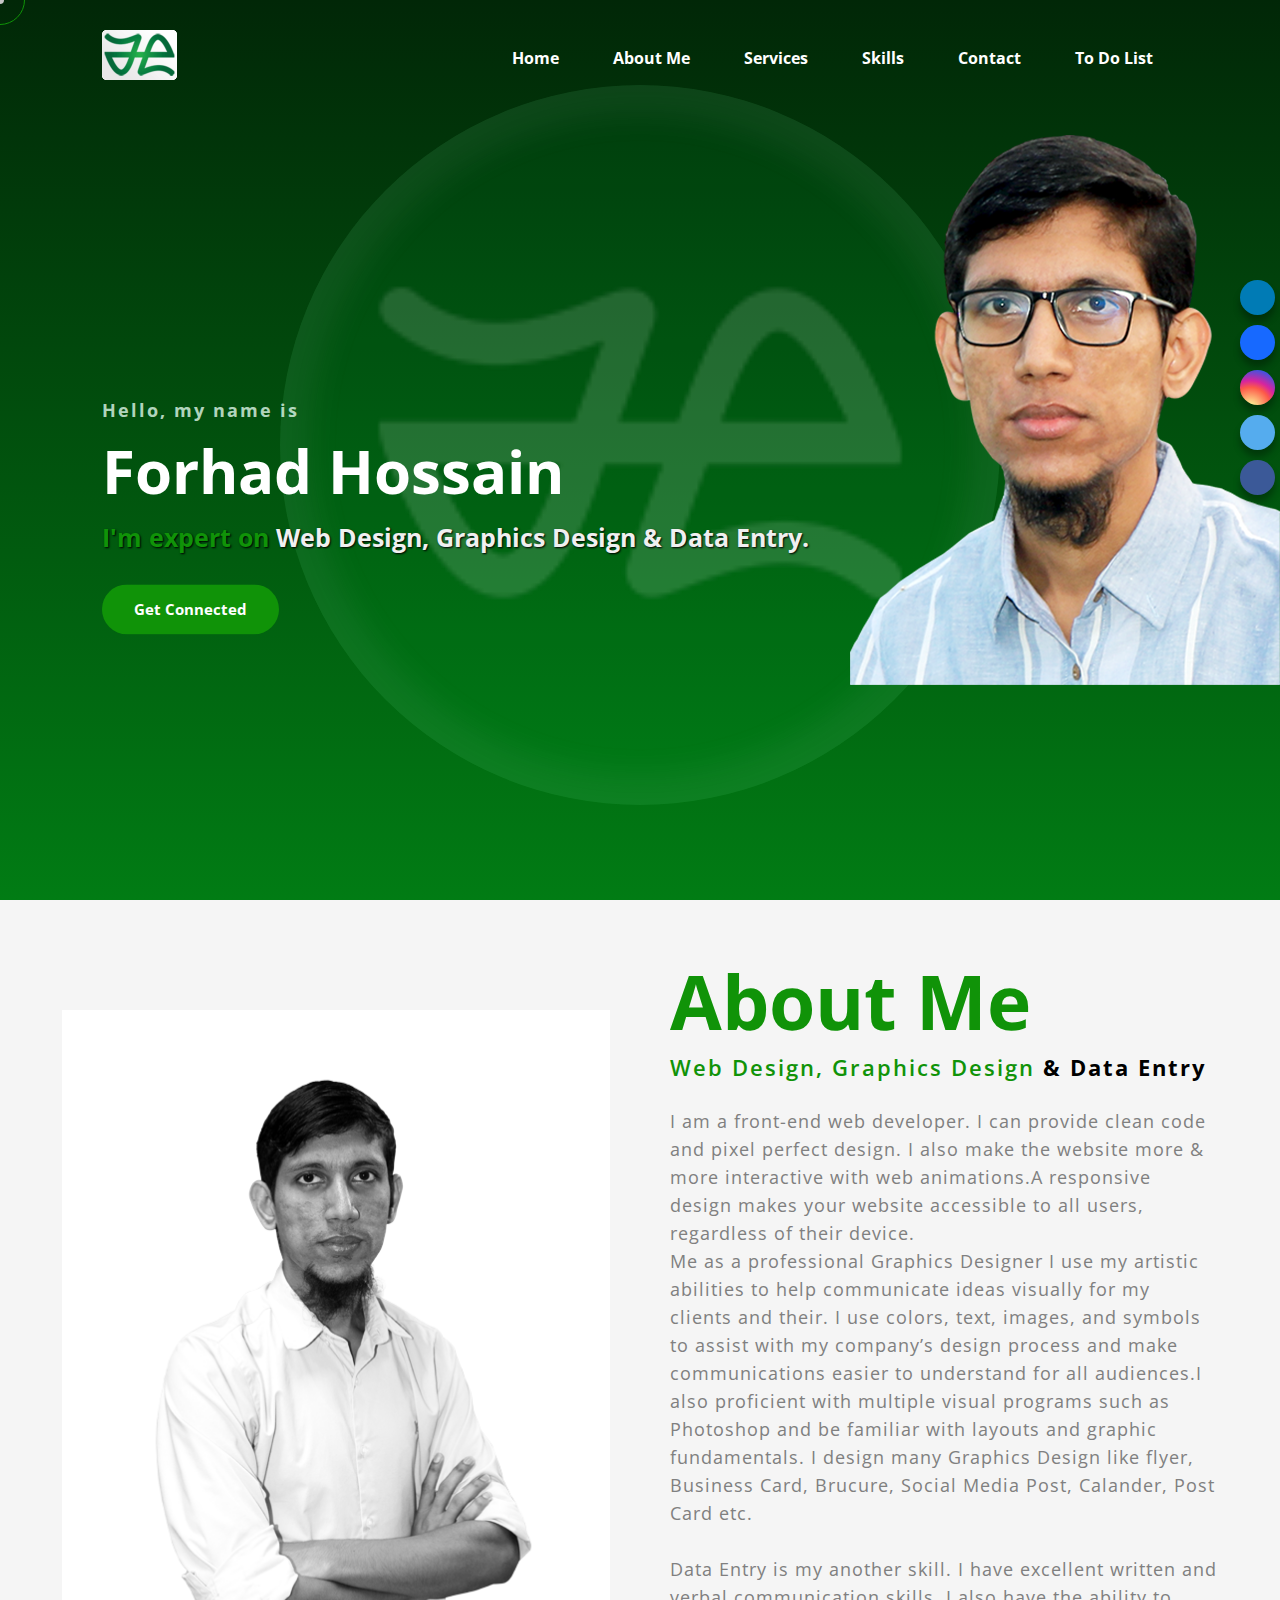
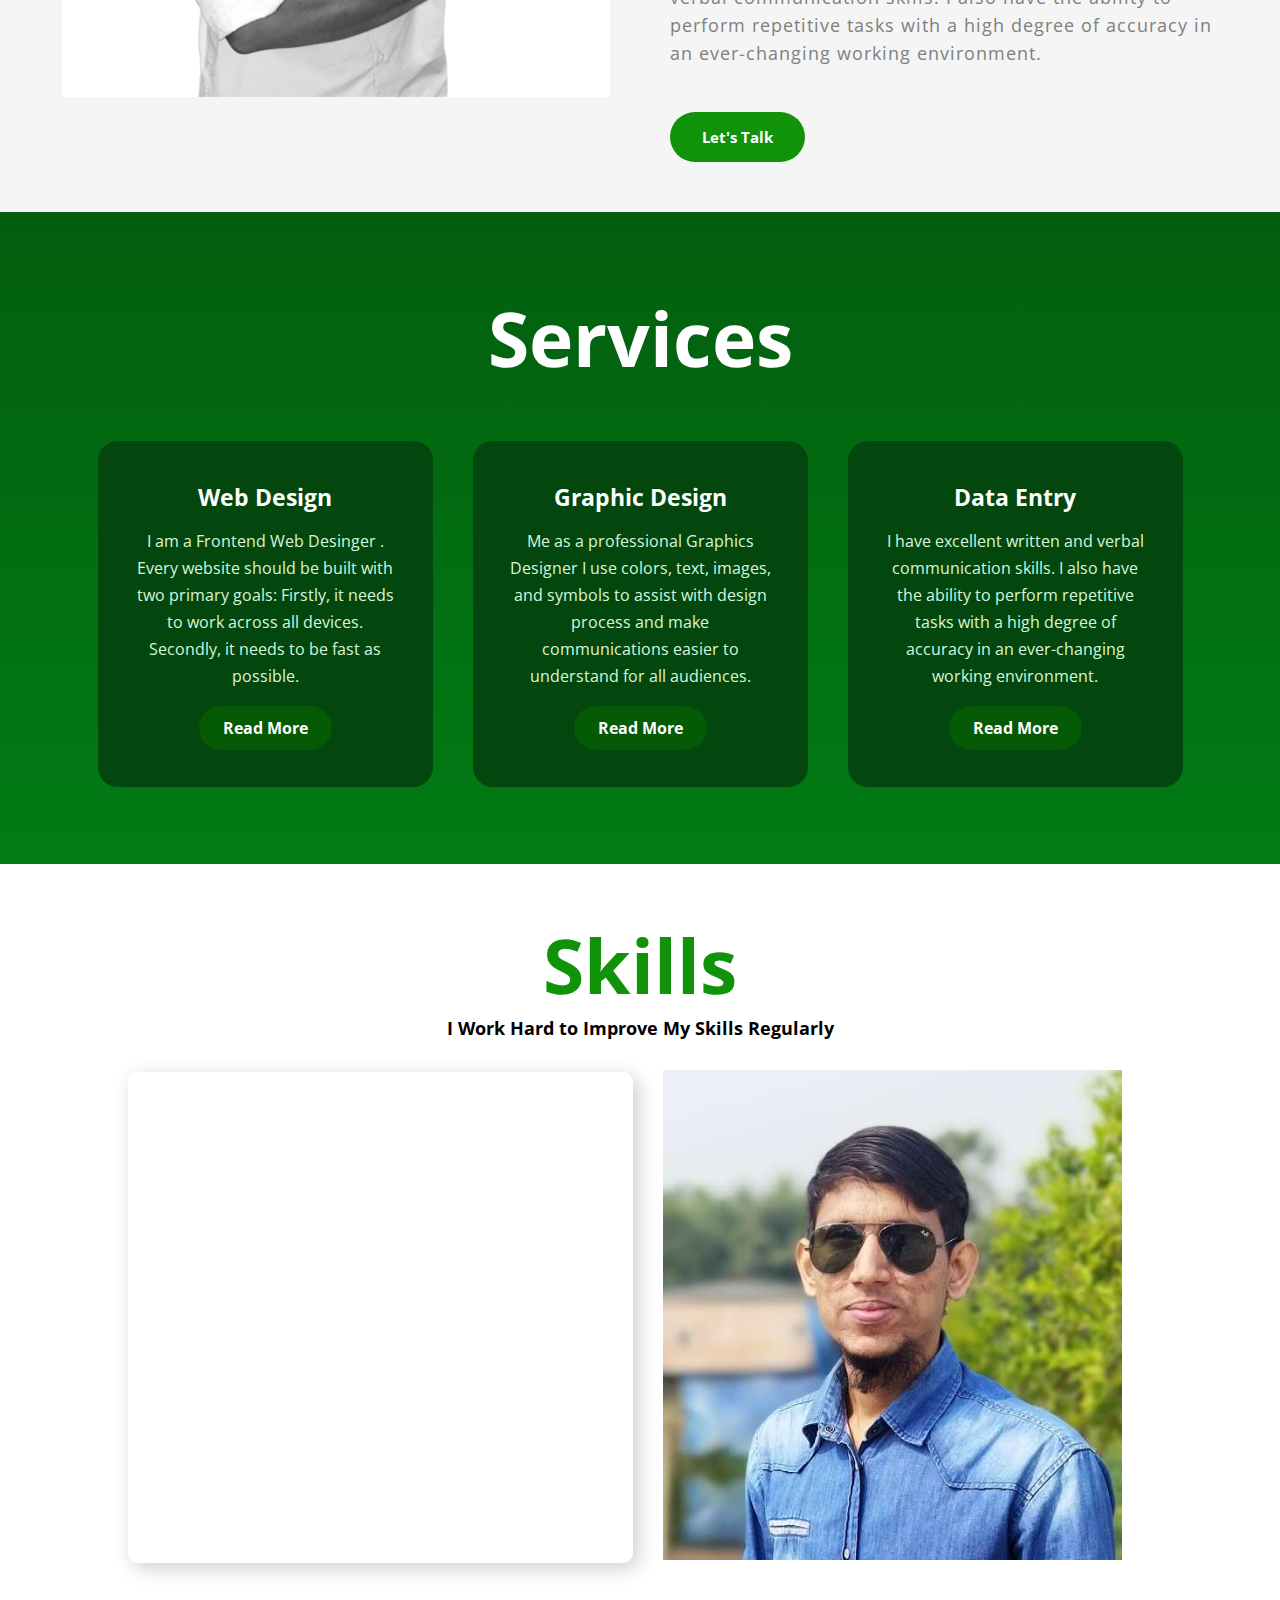
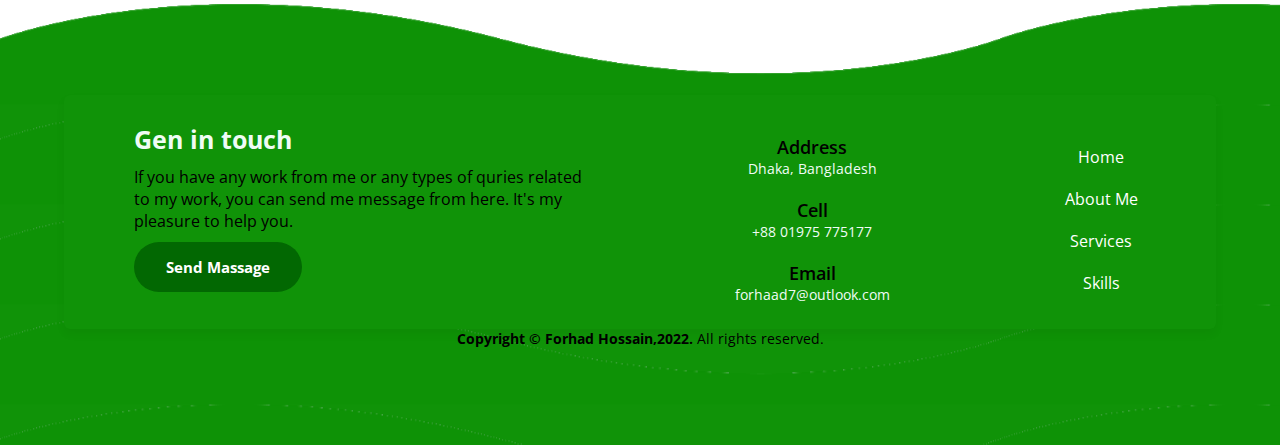
==== commit d1303aa0: "cont" ====
--- a/index.html
+++ b/index.html
@@ -46,7 +46,7 @@
 					<li><a href="#aboutme">About Me</a></li>
 					<li><a href="#Services">Services</a></li>
 					<li><a href="#skills">Skills</a></li>
-					<li><a href="#contactus">Contact</a></li>
+					<li><a href="/Contact.html">Contact</a></li>
 					<li><a target="_blank" href="Todolist.html">To Do List</a></li>
 				</ul>
 			</div>
@@ -230,7 +230,7 @@
 						<p>If you have any work from me or any types of quries related to my work, you can send me message from
 							here. It's my pleasure to help you.</p>
 						<div class="button11">
-							<a href=""><button>Send Massage</button></a>
+							<a href="/Contact.html"><button>Send Massage</button></a>
 						</div>
 					</div>
 
@@ -249,7 +249,7 @@
 							<div class="email details">
 								<i class="fas fa-envelope"></i>
 								<div class="topic">Email</div>
-								<div class="text-one">forhaad7@out.com</div>
+								<div class="text-one">forhaad7@outlook.com</div>
 							</div>
 						</div>
 					</div>
@@ -264,7 +264,7 @@
 					</div>
 				</div>
 				<div class="copy_right">
-					<h5>Copyright by Forhad Hossain @2022</h5>
+					<h5><b> Copyright &#169; Forhad Hossain,2022.</b> All rights reserved.</h5>
 				</div>
 			</div>
 
--- a/css/style.css
+++ b/css/style.css
@@ -909,7 +909,7 @@
 	font-size: 14px;
 	color: black;
 	font-weight: 400;
-	padding: 0px;}
+	padding-top: 0px;}
 
 /* Top up button ---------------------------------------------------------------  */
 #myBtn {
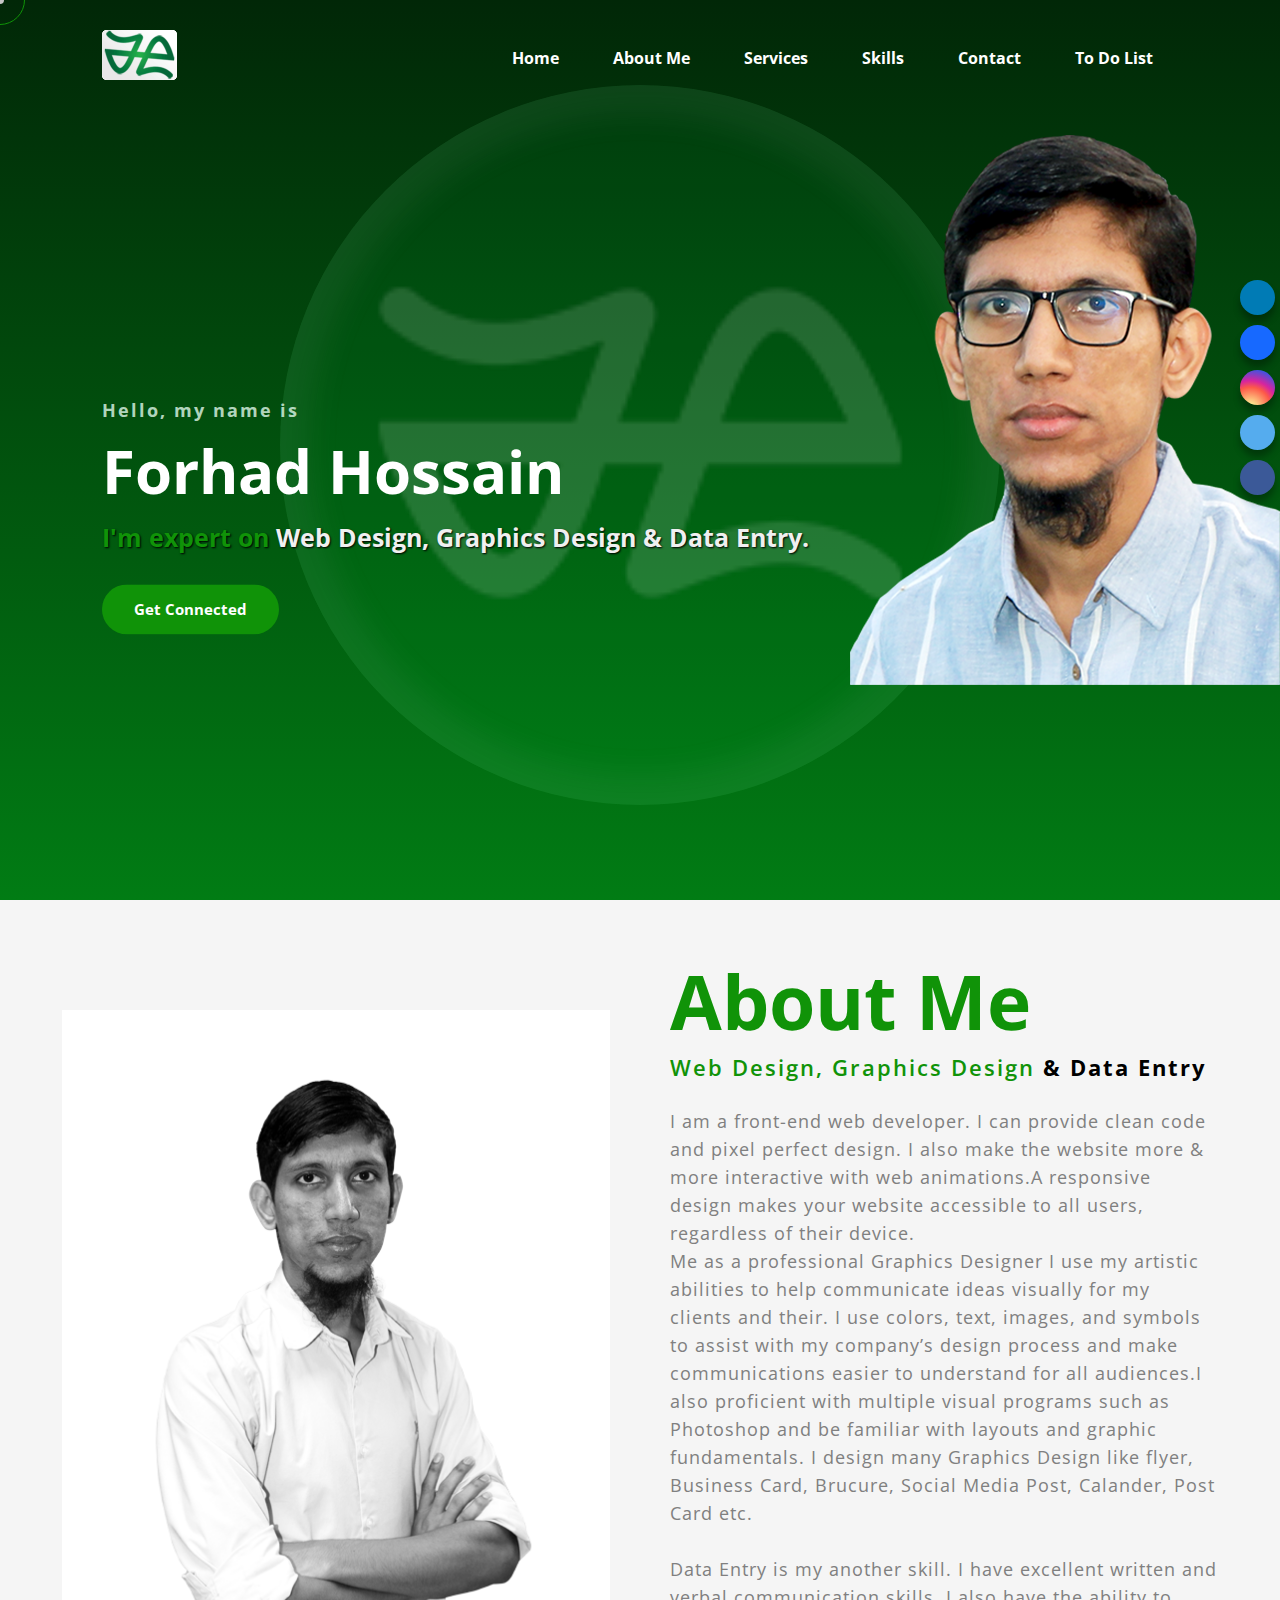
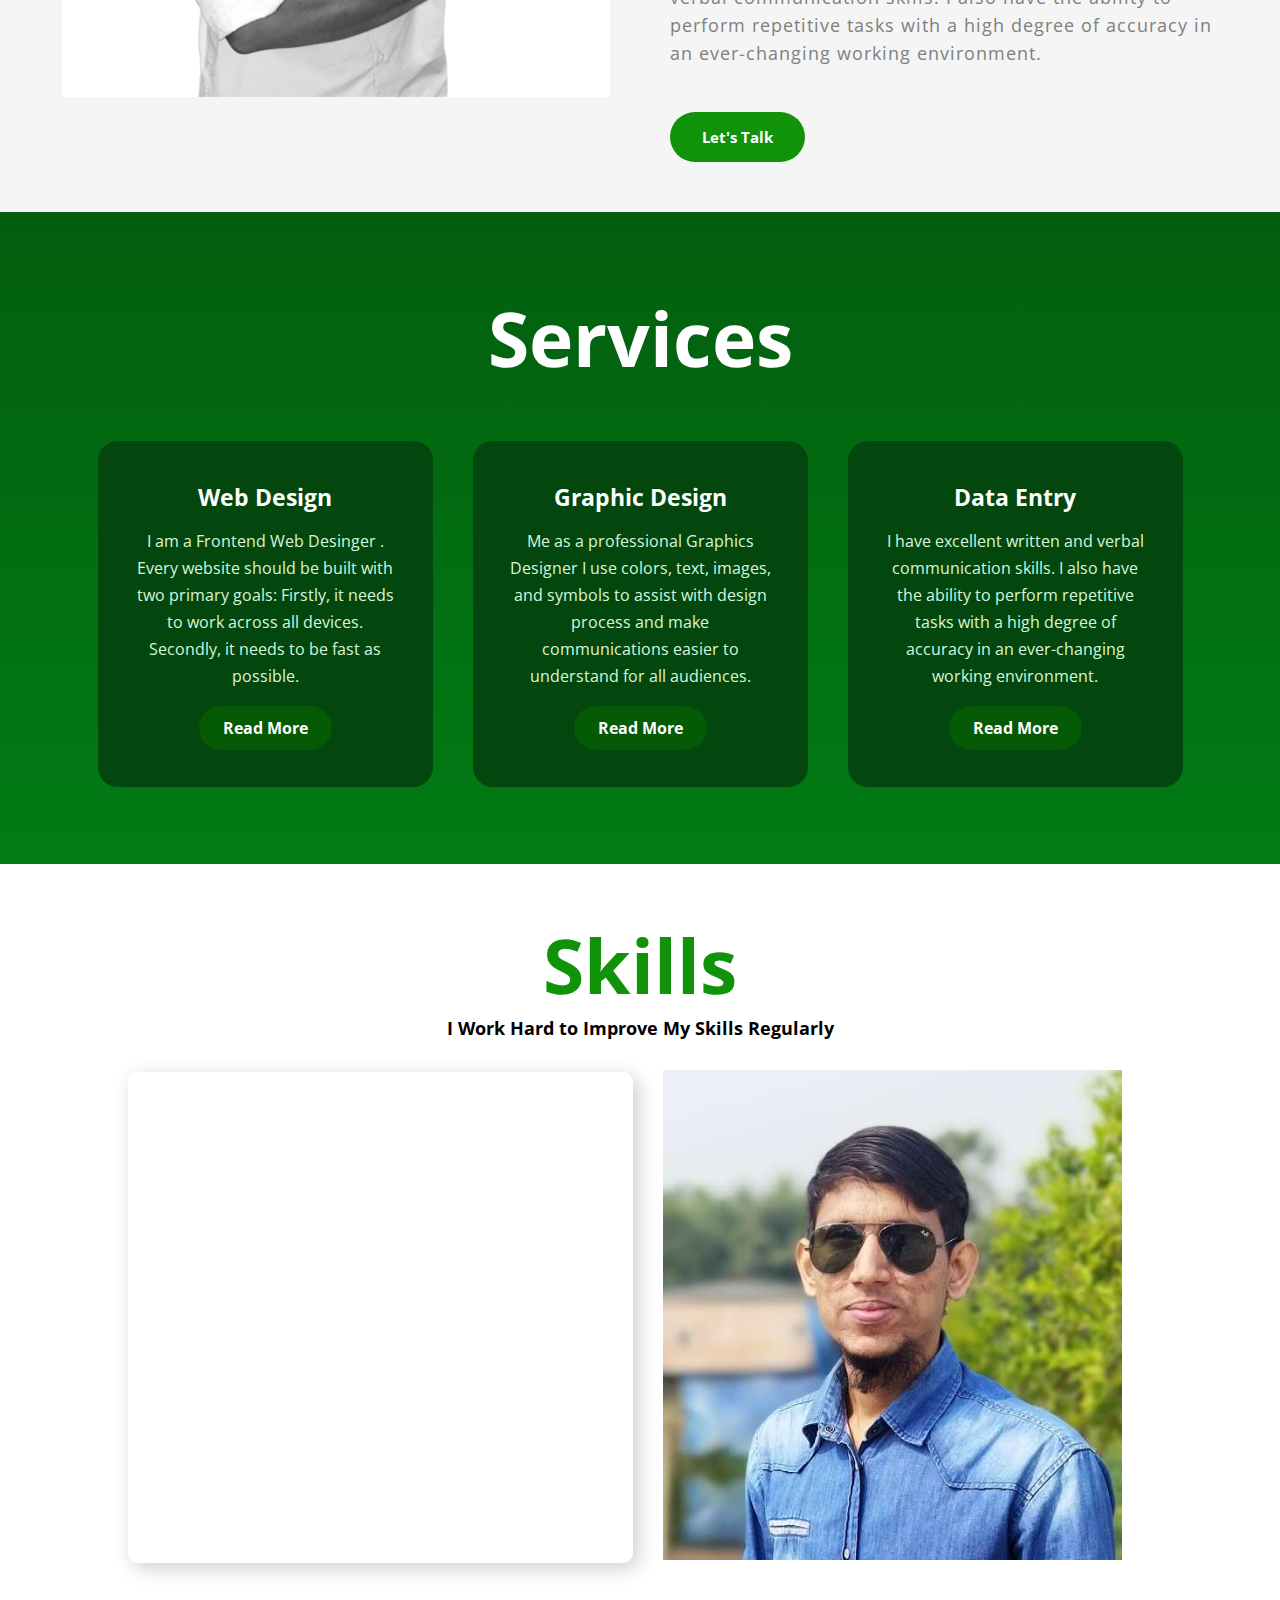
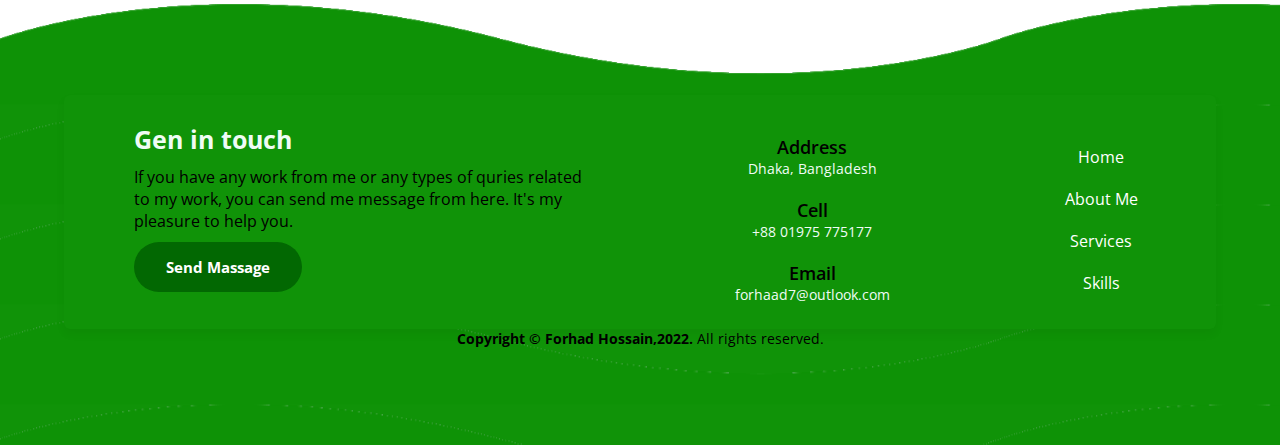
==== commit 134e1c07: "id" ====
--- a/index.html
+++ b/index.html
@@ -46,7 +46,7 @@
 					<li><a href="#aboutme">About Me</a></li>
 					<li><a href="#Services">Services</a></li>
 					<li><a href="#skills">Skills</a></li>
-					<li><a href="/Contact.html">Contact</a></li>
+					<li><a href="Contact.html">Contact</a></li>
 					<li><a target="_blank" href="Todolist.html">To Do List</a></li>
 				</ul>
 			</div>
@@ -73,7 +73,7 @@
 				<h4>Hello, my name is</h4>
 				<h1>Forhad Hossain</h1>
 				<h3><span>I'm expert on </span> Web Design, Graphics Design & Data Entry. </h3>
-				<a href="#contactus"><button type="button">Get Connected</button></a>
+				<a href="Contact.html"><button type="button">Get Connected</button></a>
 			</div>
 		</div>
 
@@ -97,7 +97,7 @@
 				<h2>About Me</h2>
 				<h5><span>Web Design, Graphics Design</span> & Data Entry</h5>
 				<p>I am a front-end web developer. I can provide clean code and pixel perfect design. I also make the website more & more interactive with web animations.A responsive design makes your website accessible to all users, regardless of their device. <br> Me as a professional Graphics Designer I use my artistic abilities to help communicate ideas visually for my clients and their. I use colors, text, images, and symbols to assist with my company’s design process and make communications easier to understand for all audiences.I also proficient with multiple visual programs such as Photoshop and be familiar with layouts and graphic fundamentals. I design many Graphics Design like flyer, Business Card, Brucure, Social Media Post, Calander, Post Card etc. <br> <br> Data Entry is my another skill. I have excellent written and verbal communication skills. I also have the ability to perform repetitive tasks with a high degree of accuracy in an ever-changing working environment. </p>
-				<a href="#contactus"><button type="button">Let's Talk</button></a>
+				<a href="Contact.html"><button type="button">Let's Talk</button></a>
 			</div>
 		</div>
 	</section>
@@ -230,7 +230,7 @@
 						<p>If you have any work from me or any types of quries related to my work, you can send me message from
 							here. It's my pleasure to help you.</p>
 						<div class="button11">
-							<a href="/Contact.html"><button>Send Massage</button></a>
+							<a href="Contact.html"><button>Send Massage</button></a>
 						</div>
 					</div>
 
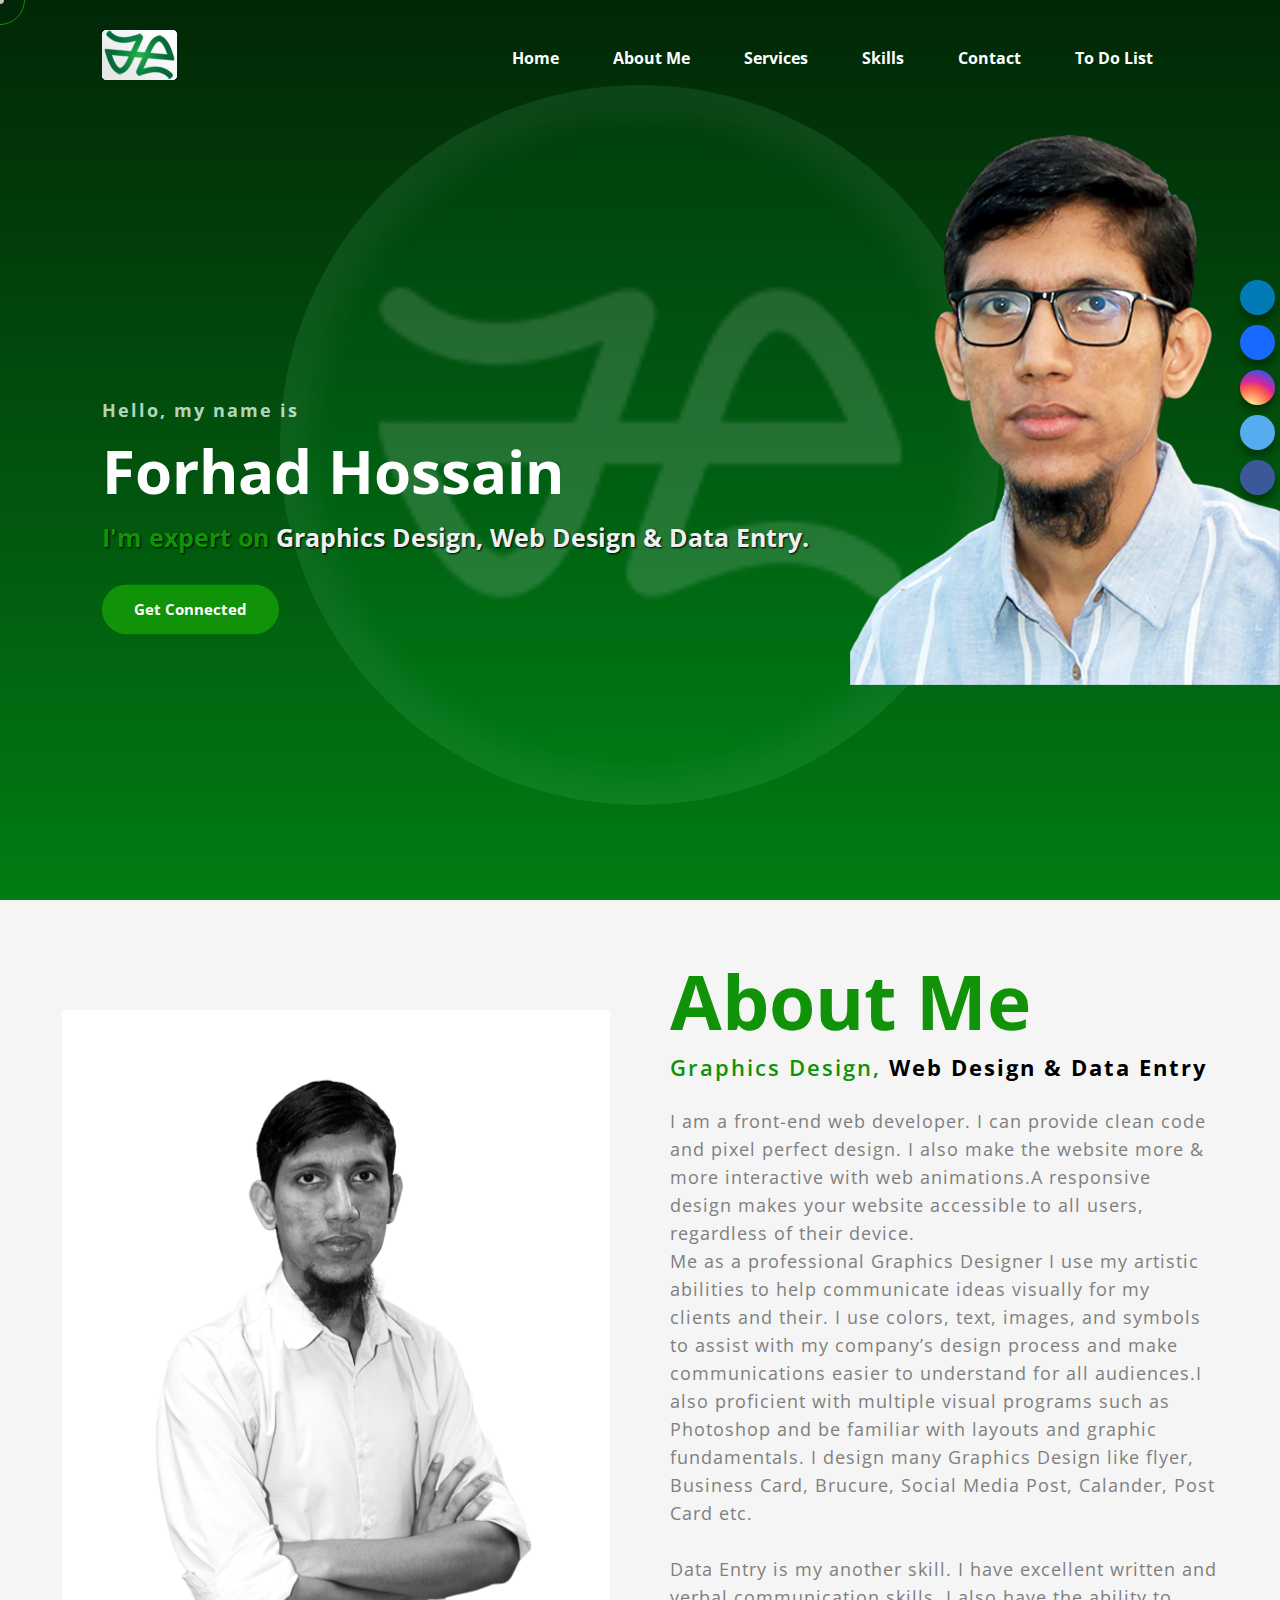
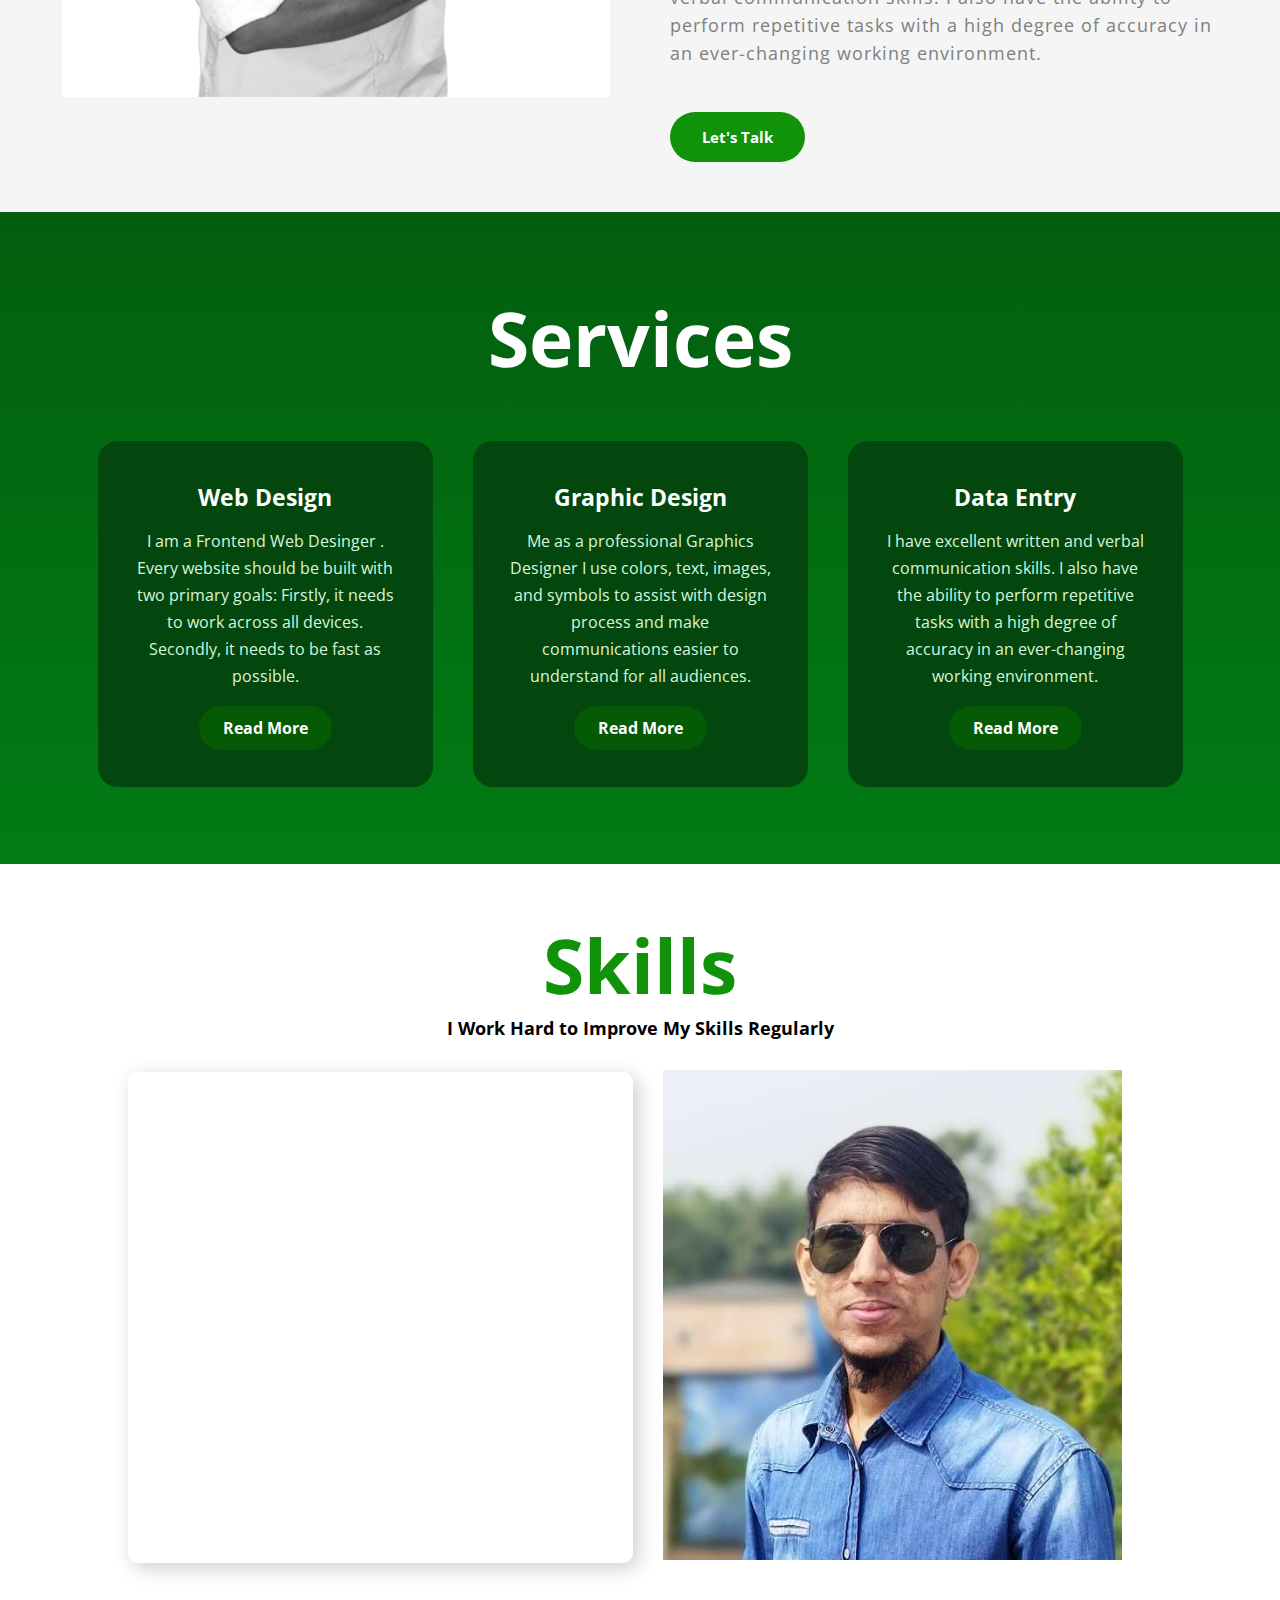
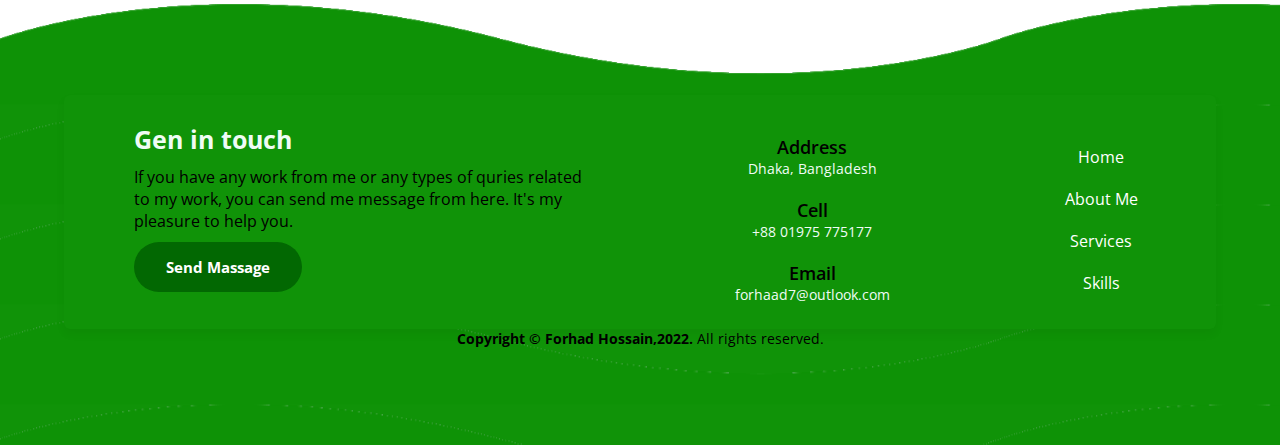
==== commit 71b95773: "update mobile view" ====
--- a/index.html
+++ b/index.html
@@ -72,7 +72,7 @@
 			<div class="content_detail">
 				<h4>Hello, my name is</h4>
 				<h1>Forhad Hossain</h1>
-				<h3><span>I'm expert on </span> Web Design, Graphics Design & Data Entry. </h3>
+				<h3><span>I'm expert on </span> Graphics Design, Web Design & Data Entry. </h3>
 				<a href="Contact.html"><button type="button">Get Connected</button></a>
 			</div>
 		</div>
@@ -81,7 +81,7 @@
 <!-- bubool efect------------ -->
 		<div class="wrapper">
 			<div class="name_container">
-				<img src="/img/logo.png" alt="">
+				<img src="img/logo.png" alt="">
 			</div>
 		</div>
 
@@ -95,7 +95,7 @@
 			</div>
 			<div class="about-text">
 				<h2>About Me</h2>
-				<h5><span>Web Design, Graphics Design</span> & Data Entry</h5>
+				<h5><span>Graphics Design, </span> Web Design & Data Entry</h5>
 				<p>I am a front-end web developer. I can provide clean code and pixel perfect design. I also make the website more & more interactive with web animations.A responsive design makes your website accessible to all users, regardless of their device. <br> Me as a professional Graphics Designer I use my artistic abilities to help communicate ideas visually for my clients and their. I use colors, text, images, and symbols to assist with my company’s design process and make communications easier to understand for all audiences.I also proficient with multiple visual programs such as Photoshop and be familiar with layouts and graphic fundamentals. I design many Graphics Design like flyer, Business Card, Brucure, Social Media Post, Calander, Post Card etc. <br> <br> Data Entry is my another skill. I have excellent written and verbal communication skills. I also have the ability to perform repetitive tasks with a high degree of accuracy in an ever-changing working environment. </p>
 				<a href="Contact.html"><button type="button">Let's Talk</button></a>
 			</div>
--- a/css/responsive.css
+++ b/css/responsive.css
@@ -322,4 +322,322 @@
 
 
 }
-      +      
+
+
+
+ /* responsive start ----------------------------------------------------------------------  */
+
+ @media screen and (max-width: 414px) {
+
+    /* ------------ hero section ----------*/
+    
+   
+    .circle_container {
+       top: 15%;
+       
+   }
+   .wrapper .name_container {
+       top: 15%;
+   }
+   .wrapper .name_container img{
+     height: 50%;
+     opacity: .4;
+   }
+   
+    
+    .hero{
+       background-image: linear-gradient(to right, rgb(1, 39, 7), rgb(1, 124, 20));
+   }
+   
+   nav{
+       padding: 10PX 70px;
+       justify-content: space-around;
+   
+   }
+   .hero nav .logo{
+       margin-top: 15px;
+       display: none;
+   }
+   
+   .logo a img{
+       height: 80px;
+   
+   }
+   nav ul li{
+       list-style-type: none;
+       display: block;
+       padding: 5px  0px;
+       text-align: center;
+   }
+   .nav ul li a{
+       font-size: 8px;
+       color: #fff;
+   }
+   nav ul li a:before,
+   nav ul li a:after{
+       height: 2px;
+   }	
+   nav ul li a:after{
+       left: 0;
+       bottom: -2px;
+   }
+   nav ul li a:before{
+       right: 0;
+       top: -2px;
+   }
+   
+   
+    .myimgage{
+       display: none;
+   }
+   .content{
+       position: absolute;
+       top: 65%;
+       left:4%;
+       transform: translateY(-65%);
+       z-index: 5;
+   }
+   .content_detail{
+       animation: fadeinup 1s ease-in-out;
+
+   }
+   .content_detail h3, h4{
+        font-size: 15px;
+        padding: 5px 0;
+   }
+
+   .content_detail h1{
+    font-size: 25px;
+}
+
+   .content h3 {
+       margin-bottom: 10px;
+       margin-right: 10px;
+   }
+   .content .content_detail a{
+    font-size: 15px;
+
+   }
+   
+   
+       /* ------------ about section ----------*/
+       .about{
+           
+           padding: 0;
+           padding-bottom: 40px;
+   
+       }  
+       
+       .about .main{
+               width: 95%;
+               flex-direction: column;
+               align-items: center;
+               justify-content: center;
+           }
+           .main .photo{
+               width: 100%;
+           }
+           .main .photo img{
+               filter: none;
+           }
+           .about-text{
+               width: 90%;
+           }
+           .about-text h2 {
+               color: var(--green);
+               font-size: 30px;
+           }
+           
+           .about-text h5 {
+               font-size: 15px;
+               margin-bottom: 15px;
+           }
+           
+           .about-text p {
+               font-size: 12px;
+               margin-bottom: 20px;
+           }
+           
+           button {
+               padding: 13px 20px;
+               border-radius: 30px;
+               font-size: 12px;
+           }
+       
+       
+       /* --------------- service section ------------*/
+       .Services{
+           width: 95%;
+       }
+       
+       .service .tittle{
+           align-items: center;
+       }
+       .title h2{
+           font-size: 30px;
+           margin: 22px auto;
+       }
+        .service .box{
+          flex-direction: column;
+          justify-content: center;
+          align-items: center;
+   
+        }
+       
+        .card{
+           height: 100%;
+           width: 90%;
+           padding: 5px 15px;
+           border-radius: 20px;
+           margin: 10px;
+       }
+       .card i{
+           font-size: 15px;
+           margin: 10px 0px;
+       }
+   h5{
+       font-size: 15px;
+       margin-bottom: 10px;
+   }
+   .pra p{
+       font-size: 12px;
+       margin-bottom: 15px;
+   }
+   
+   .card .button{
+       
+       padding: 8px 20px;
+       border-radius: 20px;
+   }
+       
+       /* --------------- skill section ------------*/
+       
+       .skillmy h2{
+        font-size: 30px;
+        font-weight: bold;
+       }
+
+       .skillmy h3{
+        font-size: 18px;
+       }
+       .skillmy .skill_main{
+           flex-direction: column;
+       }
+       
+       .skillmy .Skill-text {
+           width: 100%;
+           margin: 0;
+       }
+       
+       .skillmy .Skill-text h2 {
+           text-align: center;
+           font-size: 12px;
+       }
+       
+       .skillmy .Skill-text h3 {
+           text-align: center;
+           font-size: 12px;
+       }
+       
+       .skill_main {
+           width: 100%;
+            align-items: center;
+       }
+       
+       .skill-bars {
+           padding: 5px 10px;
+           background: rgb(229, 252, 236);
+       }
+       
+       .skillmy .skill_main figure {
+           width: 100%;
+           margin: 0;
+           margin-top: 20px
+   
+       }
+      
+       
+   
+   
+    /* --------------- footer section ------------*/
+   
+   
+   
+    footer .contact {
+       width: 100%;
+       padding: 10 0 px;
+       display: block;
+       box-shadow: none;
+       bottom: 0;
+    }
+   
+   .contact .left-side {
+       width: 100%;
+       padding: 15px 0;
+   
+   }
+   .contact .left-side .leftsidenew{
+       display: block;
+       padding: 2px;
+   }
+   
+   .contact .left-side .leftsidenew .details{
+       padding: 10px 2px;
+   }
+   .contact .left-side .details i {
+       font-size: 20px;
+       color: #fff;
+       margin-bottom: 0px;
+   }
+   
+   .contact .left-side .details .topic {
+       font-size: 15px;
+       font-weight: 600;
+   }
+   
+   .contact .left-side .details .text-one {
+       font-size: 12px;
+       color: #effcf5;
+   }
+   
+   
+   .contact .left-side:before {
+     display: none
+   }
+   
+   
+   .contact .right-side {
+       width: 95%;
+       margin: 5px;
+   }
+   
+   .contact .right-side .topic-text {
+       font-size: 25px;
+       padding: 0px 0 10px;
+       text-align: center;
+   }
+   .contact .right-side .button {
+       display: inline-block;
+       margin: 5px auto;
+       justify-content: center;
+       display: flex;
+       border-radius: 50px;
+   }
+   
+   .contact .manudown {
+       display: none;
+   }
+  
+   
+   .copy_right h5 {
+       color: var(--green);
+       font-weight: 400;
+       font-size: 10px;
+   }
+   
+   
+   
+   
+   }
+         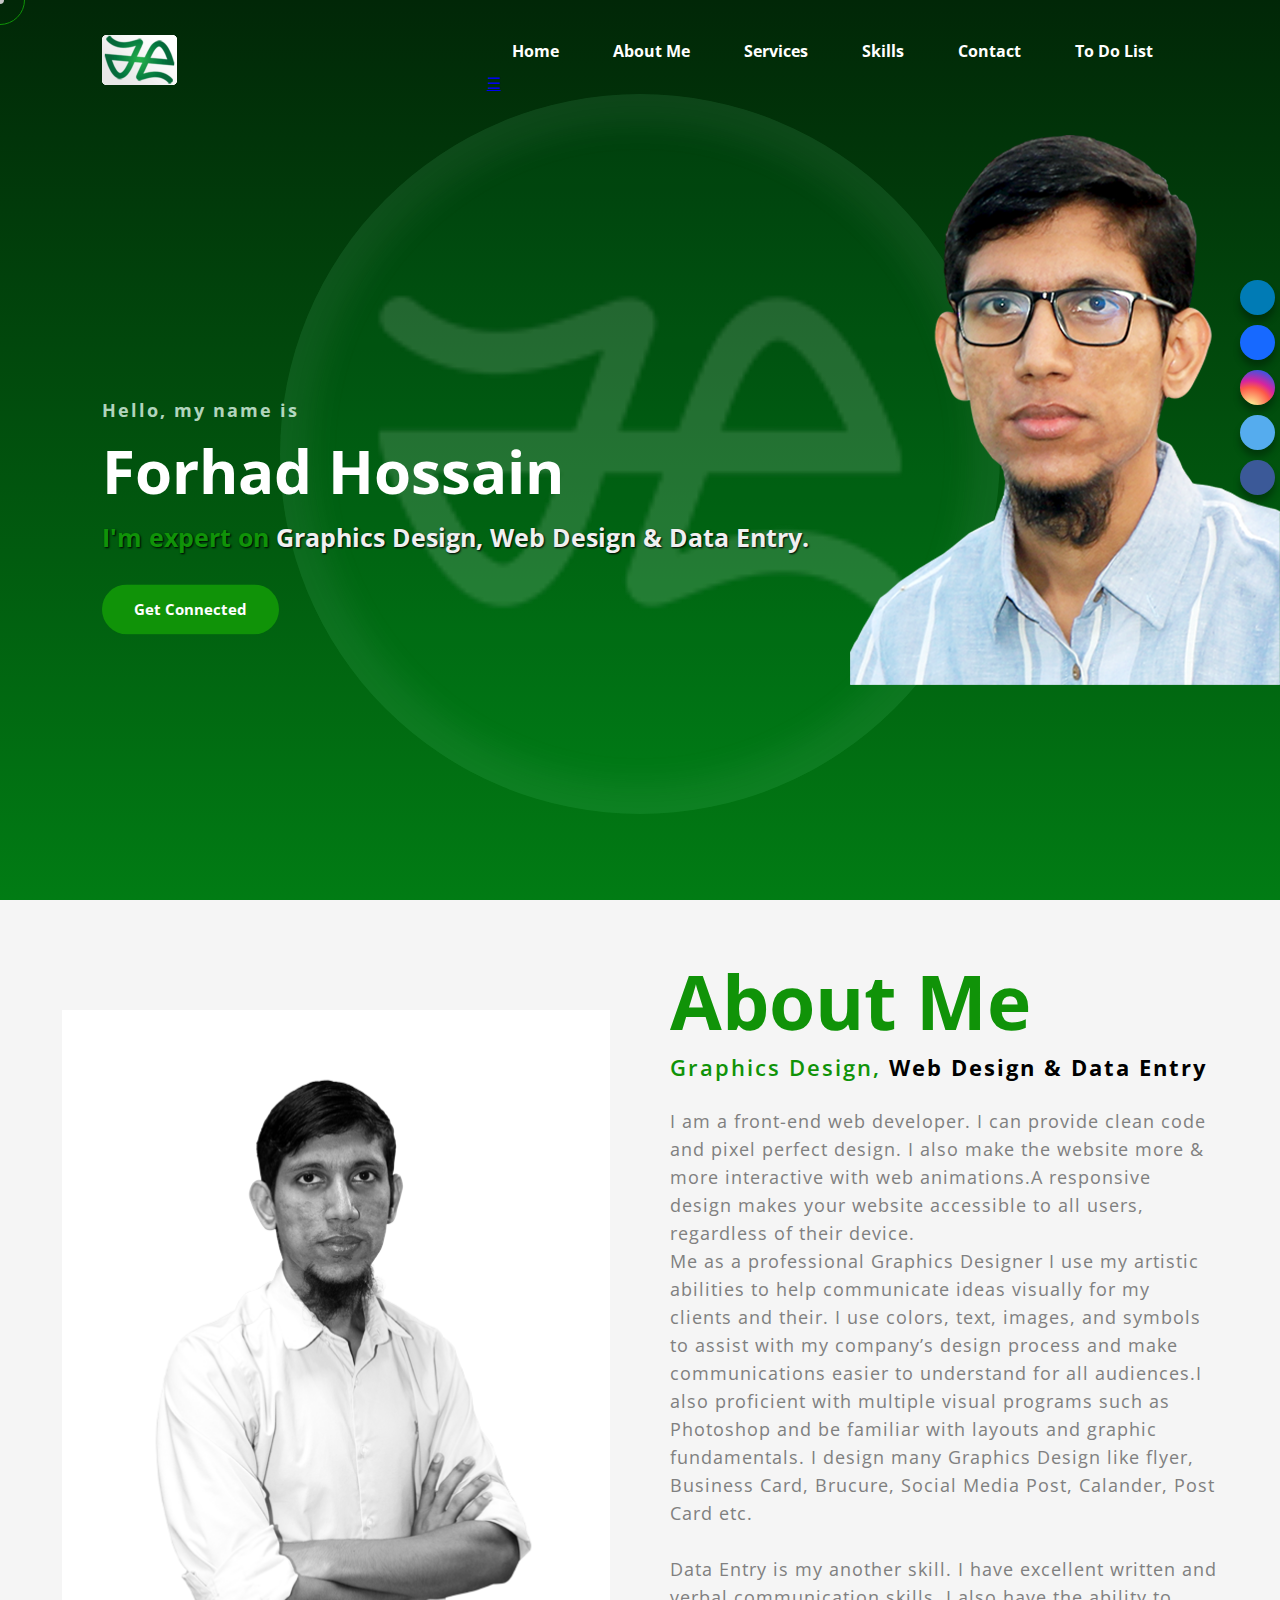
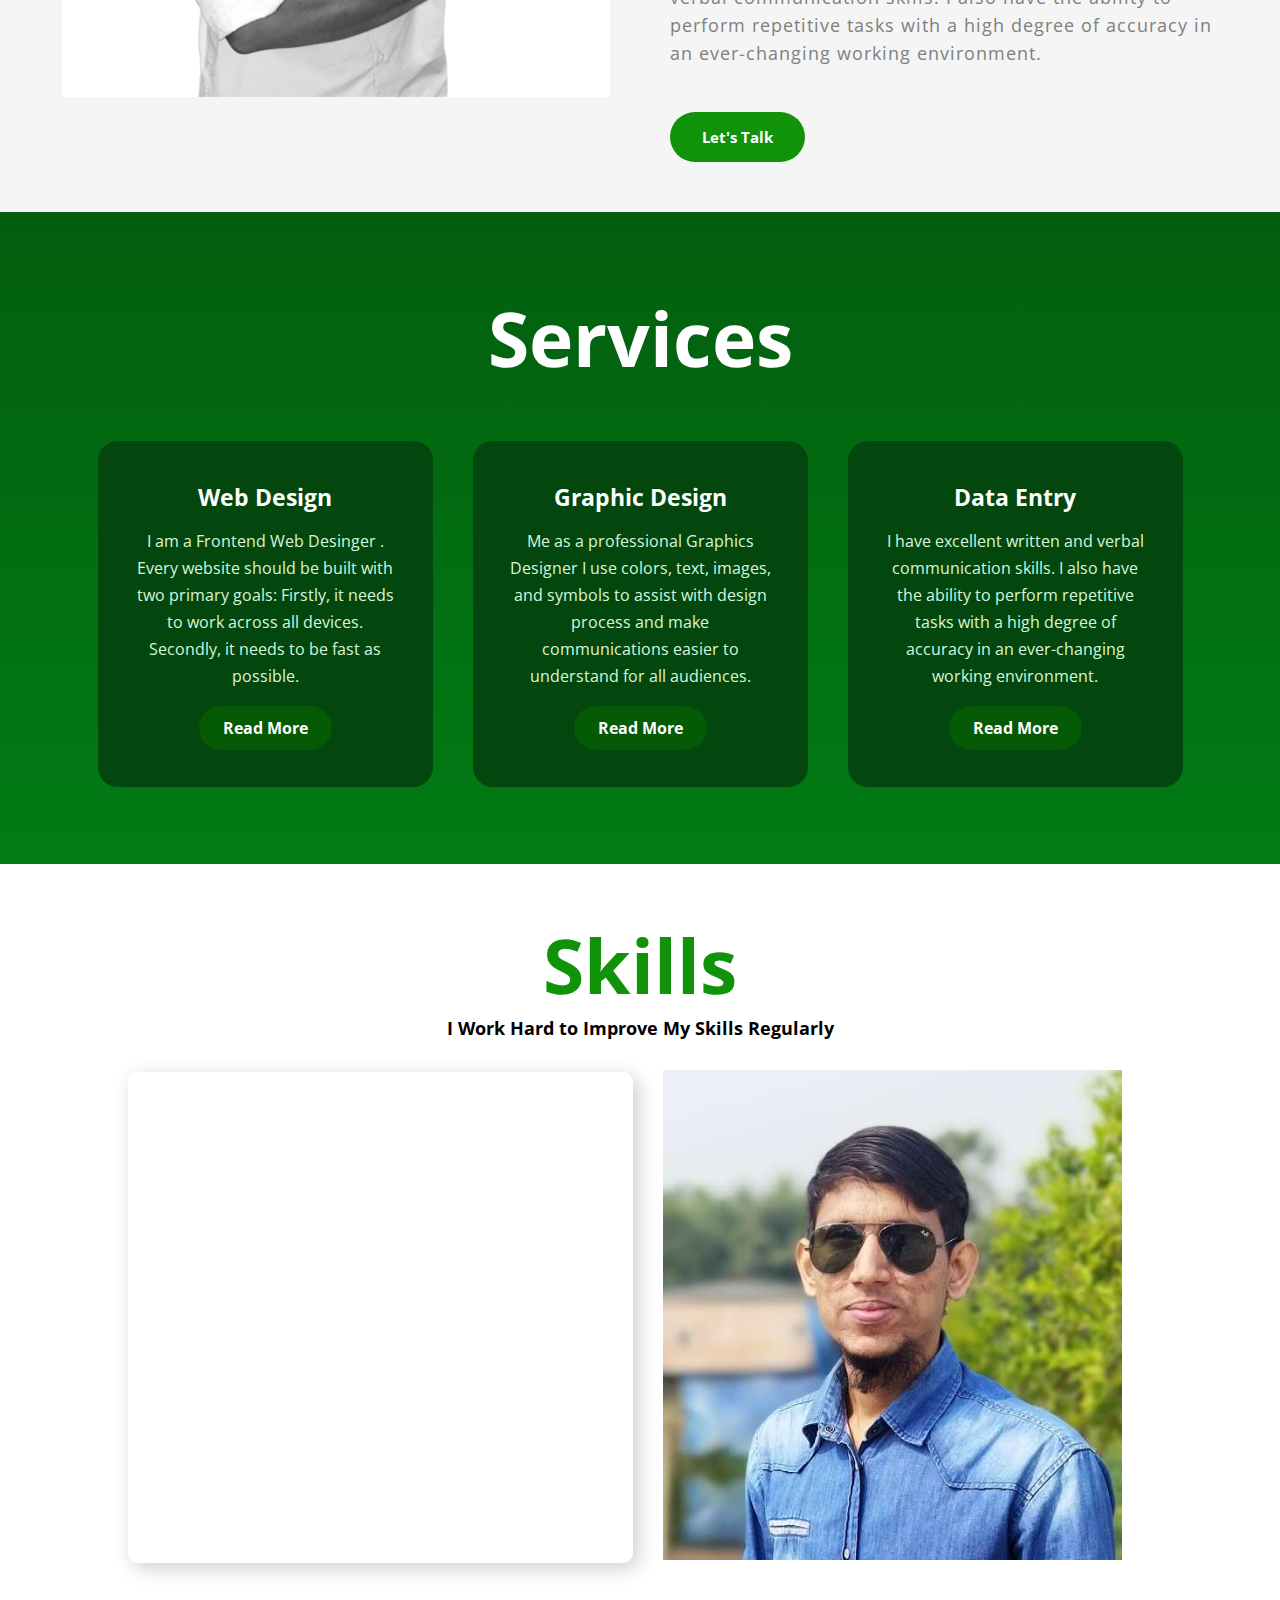
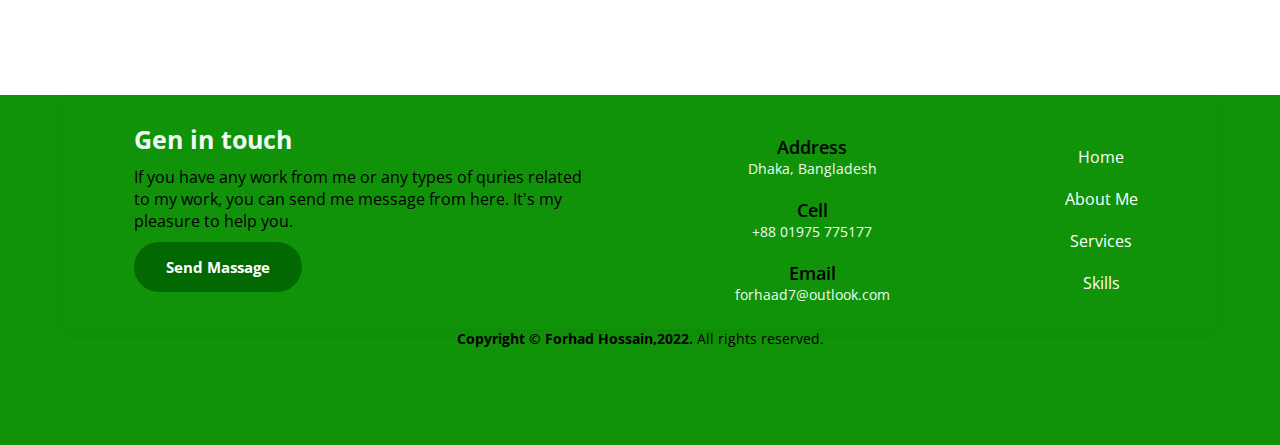
==== commit 6ef17b6b: "manubar update" ====
--- a/index.html
+++ b/index.html
@@ -40,7 +40,7 @@
 					<img src="img/logo-gif.gif" alt="Logo">
 				</a>
 			</div>
-			<div>
+			<div class="topnav" id="myTopnav">
 				<ul>
 					<li><a href="#home">Home</a></li>
 					<li><a href="#aboutme">About Me</a></li>
@@ -49,6 +49,7 @@
 					<li><a href="Contact.html">Contact</a></li>
 					<li><a target="_blank" href="Todolist.html">To Do List</a></li>
 				</ul>
+				<a href="javascript:void(0);" class="icon" onclick="myFunction()">&#9776;</a>
 			</div>
 		</nav>
 
@@ -305,6 +306,22 @@
 		function myFounction(){
 			preloader.style.display = 'none'; 
 		}
+
+
+
+
+
+		
+
+/* Toggle between adding and removing the "responsive" class to topnav when the user clicks on the icon */
+function myFunction() {
+	var x = document.getElementById("myTopnav");
+	if (x.className === "topnav") {
+	  x.className += " responsive";
+	} else {
+	  x.className = "topnav";
+	}
+  }
 	</script>
 </body>
 </html>--- a/css/style.css
+++ b/css/style.css
@@ -810,7 +810,7 @@
 	width: 100%;
 	background: url(img/wave1.png);
 
-	background: url(/img/wave1.png);
+	background: url(img/wave1.png);
 
 	background-size: 1000px 100px;
 	height: 440px;
--- a/css/responsive.css
+++ b/css/responsive.css
@@ -1,6 +1,7 @@
  /* responsive start ----------------------------------------------------------------------  */
 
 @media screen and (max-width: 600px) {
+
 
  /* ------------ hero section ----------*/
  
@@ -93,10 +94,8 @@
 
     /* ------------ about section ----------*/
     .about{
-        
         padding: 0;
         padding-bottom: 40px;
-
     }  
     
     .about .main{
@@ -330,6 +329,9 @@
 
  @media screen and (max-width: 414px) {
 
+
+
+
     /* ------------ hero section ----------*/
     
    
@@ -387,6 +389,27 @@
        top: -2px;
    }
    
+
+
+      
+   .topnav ul {
+    display: none;
+    }
+   .topnav a.icon {
+     position: absolute;
+     right: 10px;
+     top: 10px;
+     color: #effcf5;
+     font-weight: bold;
+
+   }
+   .responsive ul {
+     float: none;
+     display: block;
+     text-align: left;
+   }
+
+  
    
     .myimgage{
        display: none;
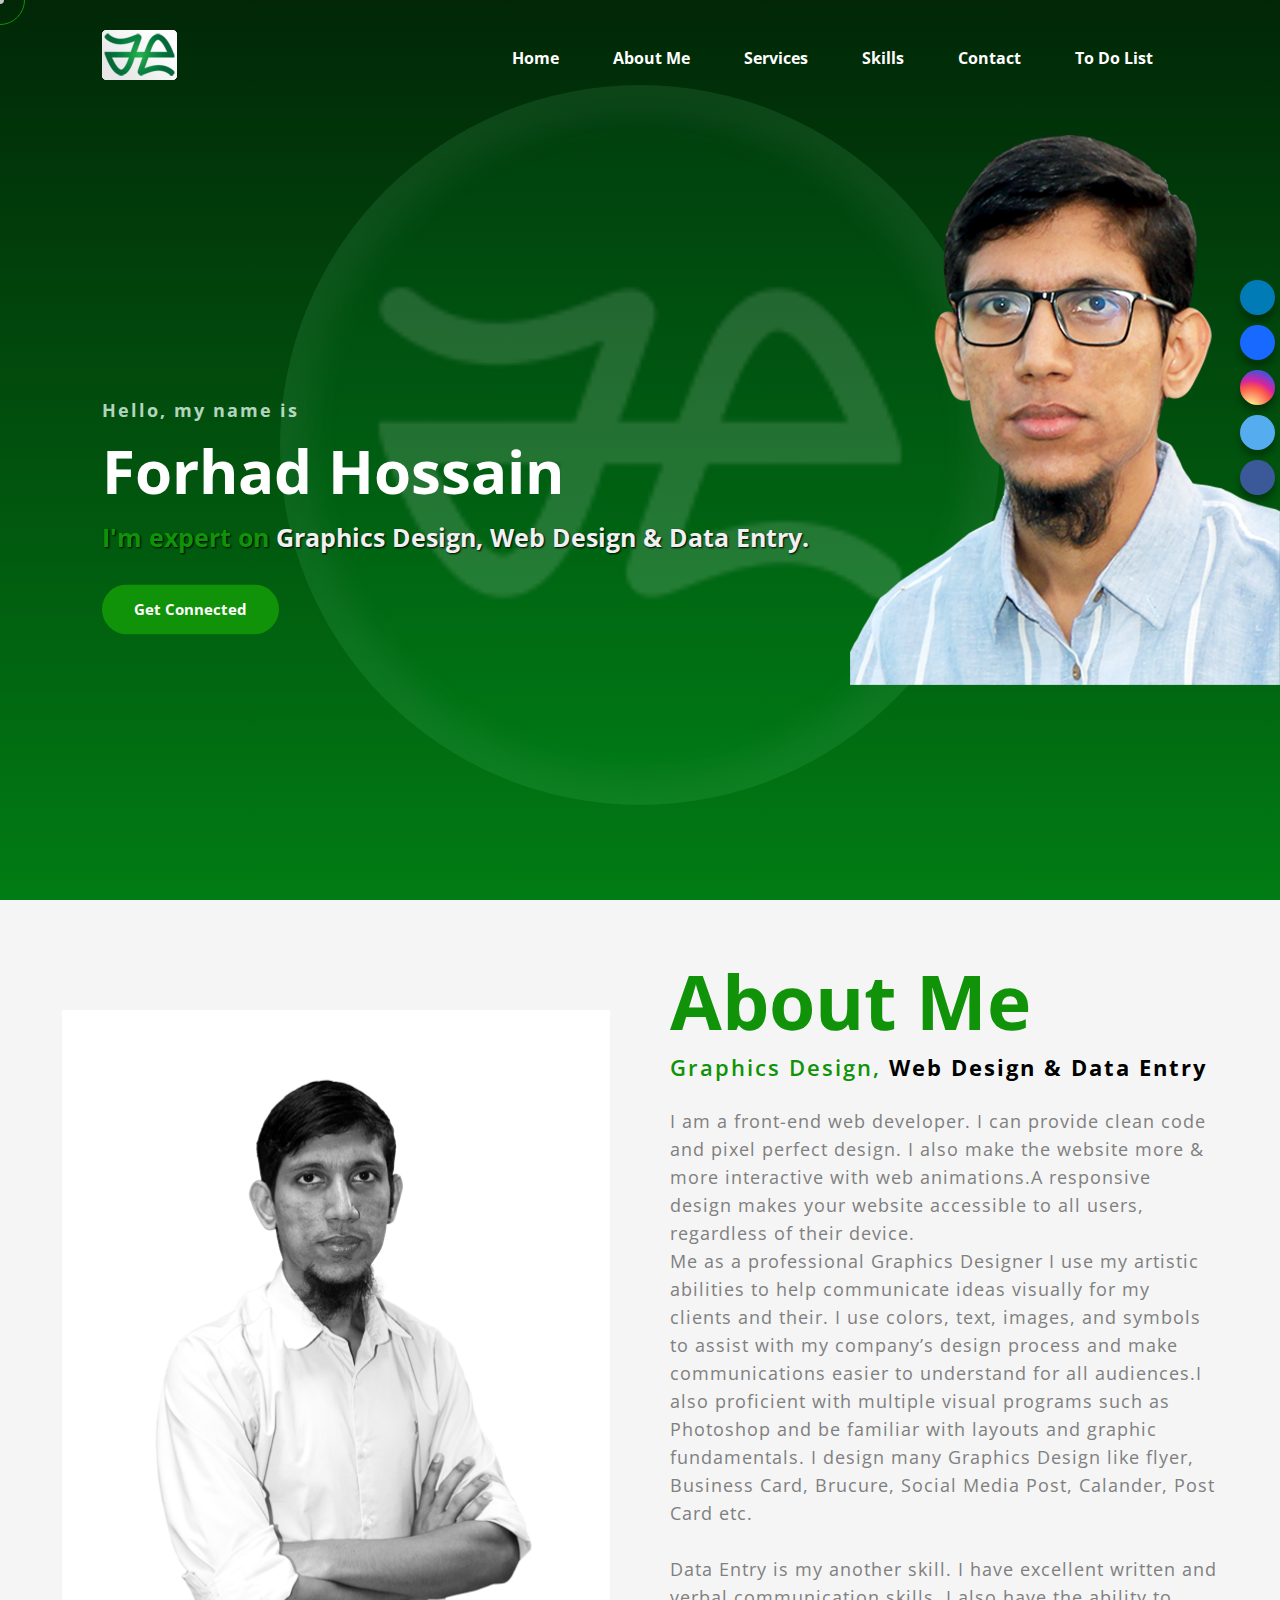
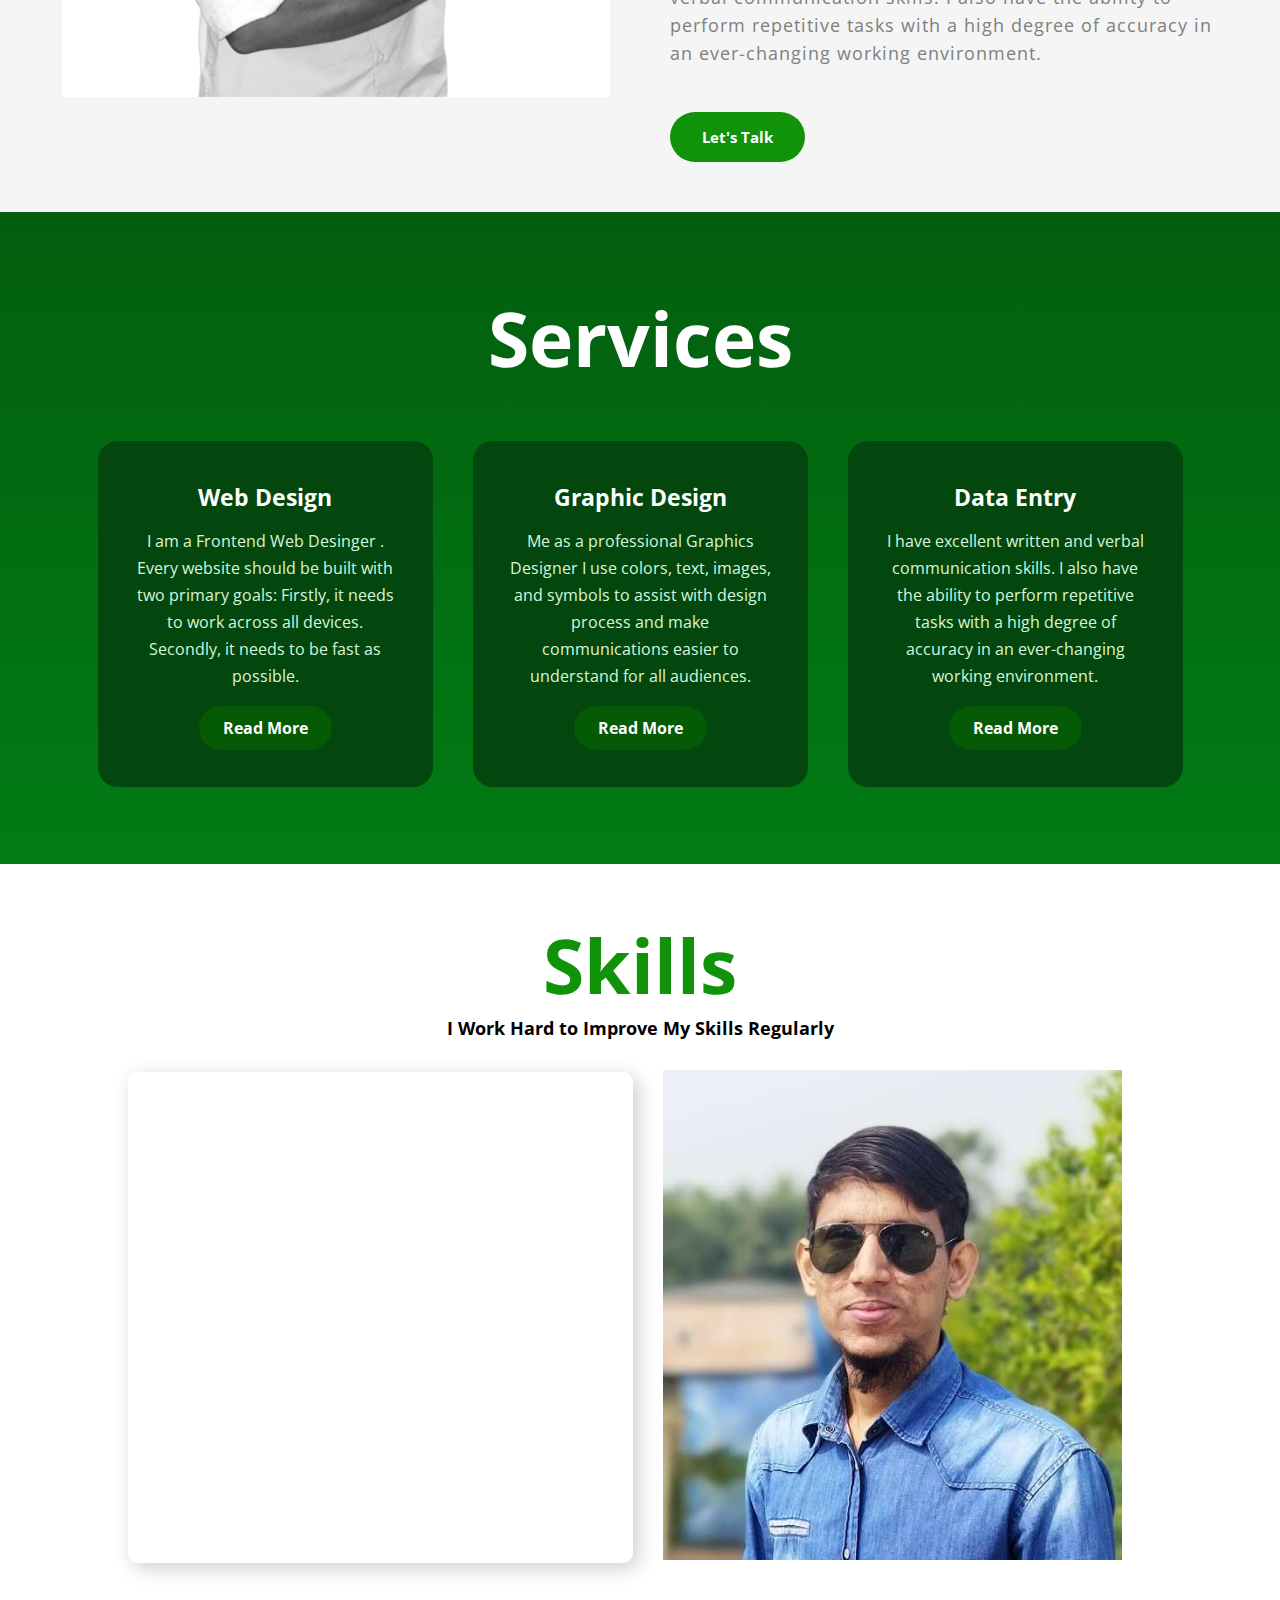
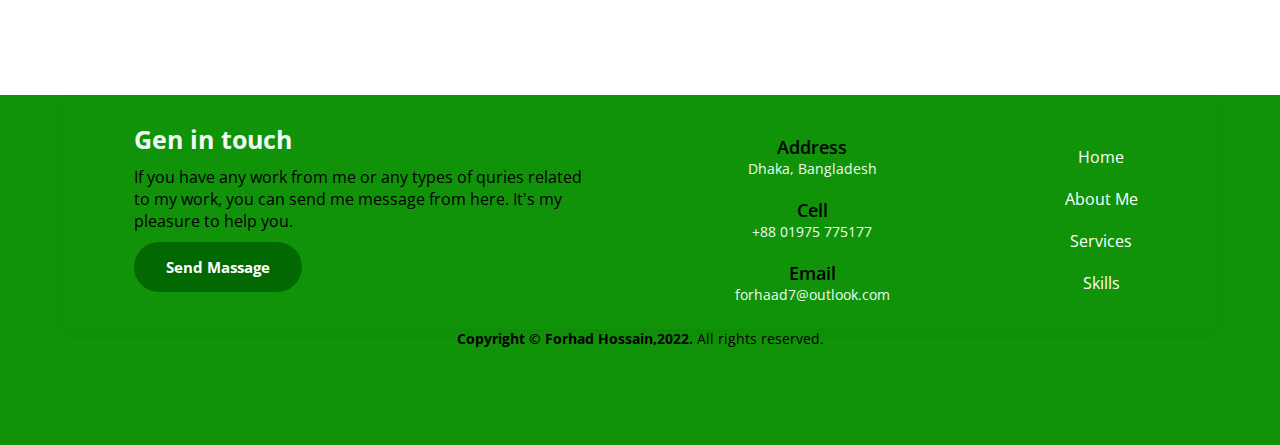
==== commit f0c15d57: "forhad" ====
--- a/index.html
+++ b/index.html
@@ -65,9 +65,7 @@
 			<a class="tooltip" target="_blank" href="https://www.facebook.com/forhaad7/"><span class="tooltiptext">Facebook</span><i class="fab fa-facebook-f"></i></a>
 		</div>
 
-		<div class="myimgage">
-					<img src="img/background1.png" alt="">
-		</div>
+		
 		
 		<div class="content">
 			<div class="content_detail">
@@ -87,6 +85,11 @@
 		</div>
 
 	</div>
+
+
+	<div class="myimgage">
+		<img src="img/background1.png" alt="">
+</div>
 
 	<!----About section start---->
 	<section  class="about">
--- a/css/style.css
+++ b/css/style.css
@@ -220,7 +220,12 @@
 nav ul li a:hover:after{
 	width: 100%;
 }
-
+.topnav .icon {
+	display: none;
+	padding: 2px;
+	font-size: 30px;
+	z-index: 20;
+  }
 
 .social0 {
 	position: fixed;
--- a/css/responsive.css
+++ b/css/responsive.css
@@ -1,6 +1,6 @@
  /* responsive start ----------------------------------------------------------------------  */
 
-@media screen and (max-width: 600px) {
+@media screen and (max-width: 900px) {
 
 
  /* ------------ hero section ----------*/
@@ -10,12 +10,8 @@
     top: 40%;
     
 }
-.wrapper .name_container {
-    top: 40%;
-}
-.wrapper .name_container img{
-  height: 50%;
-  opacity: .2;
+.wrapper {
+    display: none;
 }
 
  
@@ -26,6 +22,7 @@
 nav{
     padding: 10PX 70px;
     justify-content: space-around;
+    z-index: 100px;
 
 }
 .hero nav .logo{
@@ -61,7 +58,9 @@
 
 
  .myimgage{
-	display: none;
+	height: fit-content;
+    opacity: 1;
+    z-index: -1;
 }
 .content{
 	position: absolute;
@@ -327,7 +326,7 @@
 
  /* responsive start ----------------------------------------------------------------------  */
 
- @media screen and (max-width: 414px) {
+ @media screen and (max-width: 600px) {
 
 
 
@@ -336,11 +335,11 @@
     
    
     .circle_container {
-       top: 15%;
+       top: 50%;
        
    }
    .wrapper .name_container {
-       top: 15%;
+       top: 50%;
    }
    .wrapper .name_container img{
      height: 50%;
@@ -373,7 +372,6 @@
        text-align: center;
    }
    .nav ul li a{
-       font-size: 8px;
        color: #fff;
    }
    nav ul li a:before,
@@ -394,6 +392,8 @@
       
    .topnav ul {
     display: none;
+    font-size: 12px;
+    z-index: 5;
     }
    .topnav a.icon {
      position: absolute;
@@ -401,6 +401,8 @@
      top: 10px;
      color: #effcf5;
      font-weight: bold;
+     display: block;
+     list-style: none;
 
    }
    .responsive ul {
@@ -409,11 +411,11 @@
      text-align: left;
    }
 
-  
-   
     .myimgage{
-       display: none;
-   }
+       height: 400px;
+       z-index: 1;
+       opacity: .3;
+    }
    .content{
        position: absolute;
        top: 65%;
@@ -423,6 +425,7 @@
    }
    .content_detail{
        animation: fadeinup 1s ease-in-out;
+       top: 60%;
 
    }
    .content_detail h3, h4{
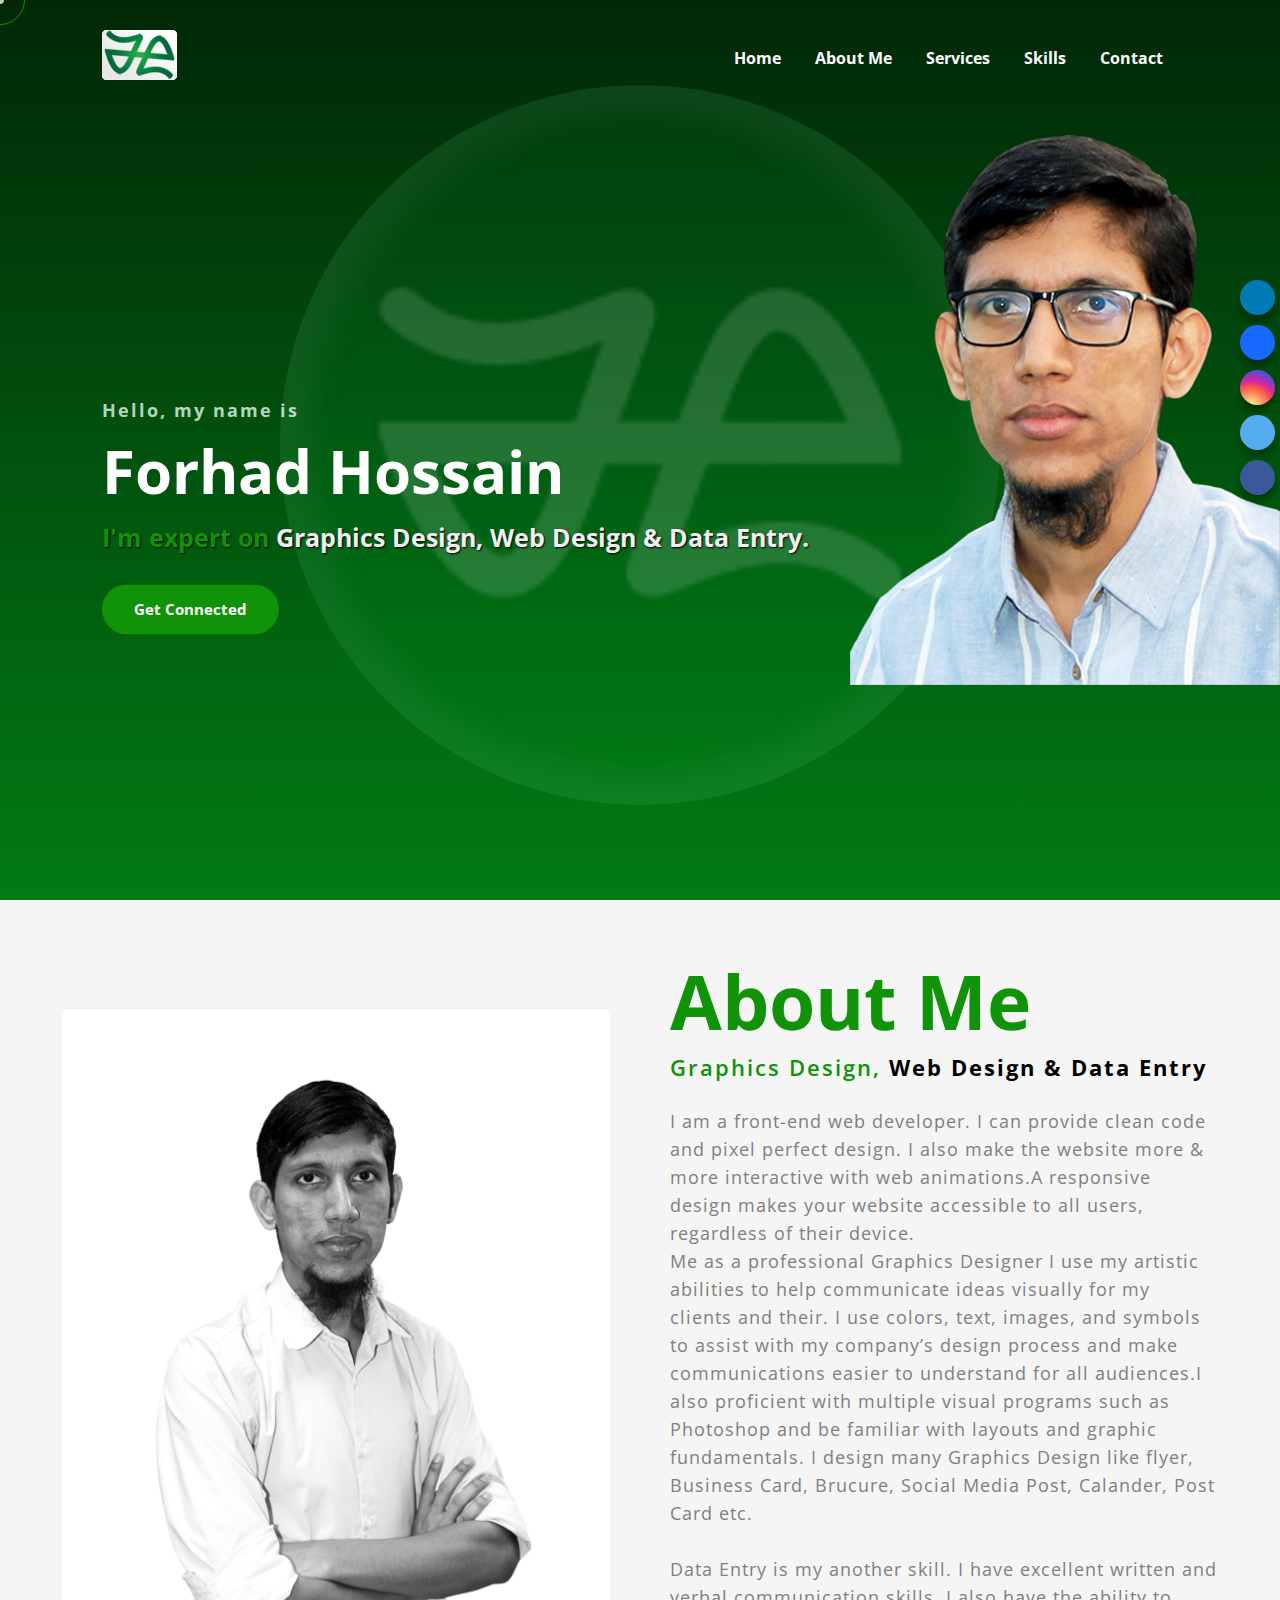
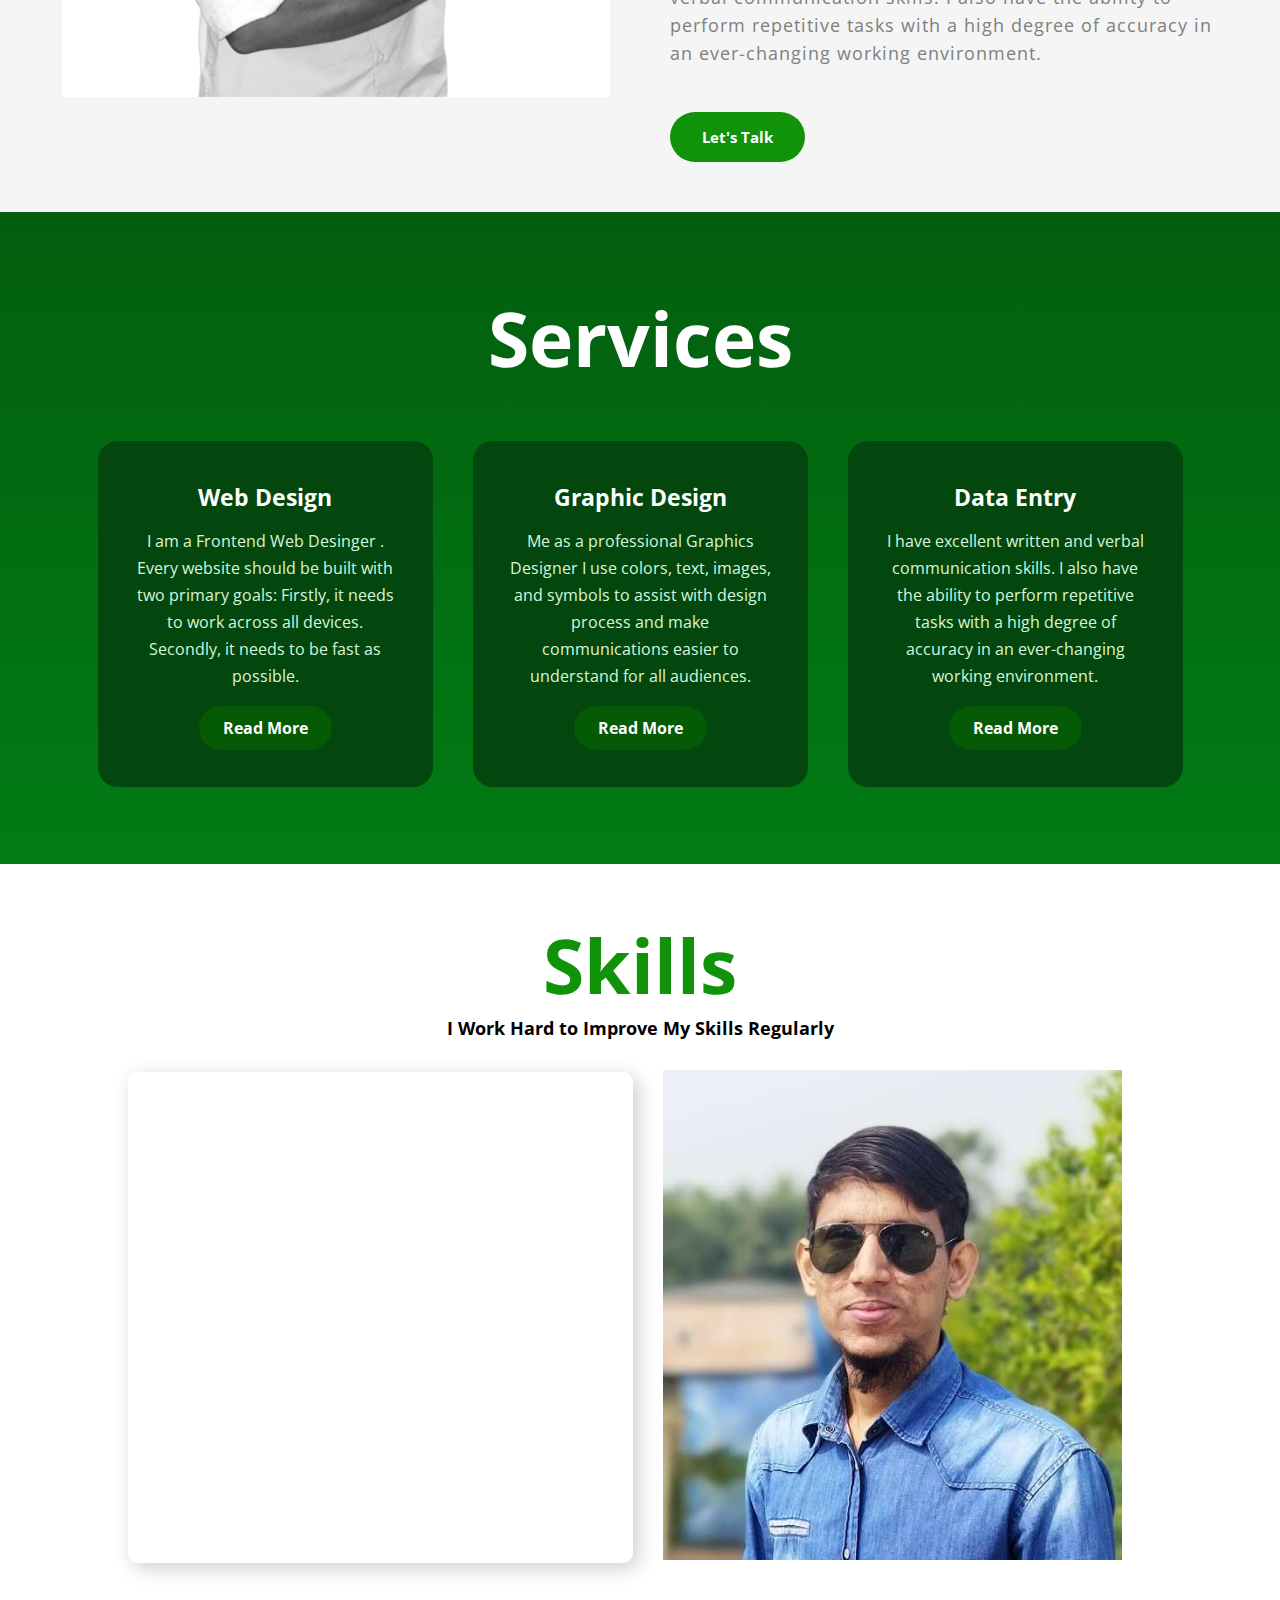
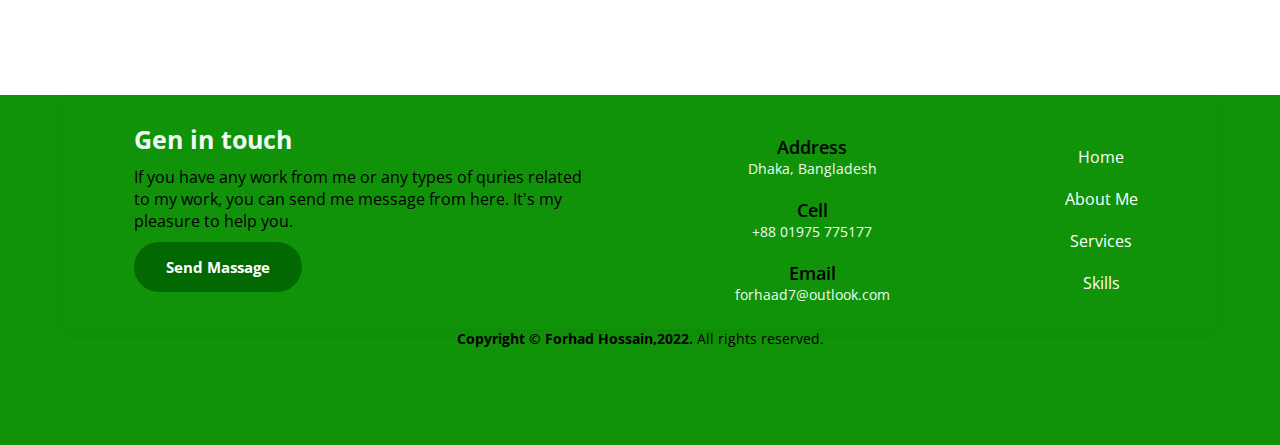
==== commit 3dd542b2: "f" ====
--- a/index.html
+++ b/index.html
@@ -47,7 +47,6 @@
 					<li><a href="#Services">Services</a></li>
 					<li><a href="#skills">Skills</a></li>
 					<li><a href="Contact.html">Contact</a></li>
-					<li><a target="_blank" href="Todolist.html">To Do List</a></li>
 				</ul>
 				<a href="javascript:void(0);" class="icon" onclick="myFunction()">&#9776;</a>
 			</div>
--- a/css/style.css
+++ b/css/style.css
@@ -183,7 +183,7 @@
 nav ul li{
 	list-style-type: none;
 	display: inline-block;
-	padding: 10px  25px;
+	padding: 10px  15px;
 }
 nav ul li a{
 	color: rgb(255, 255, 255);
